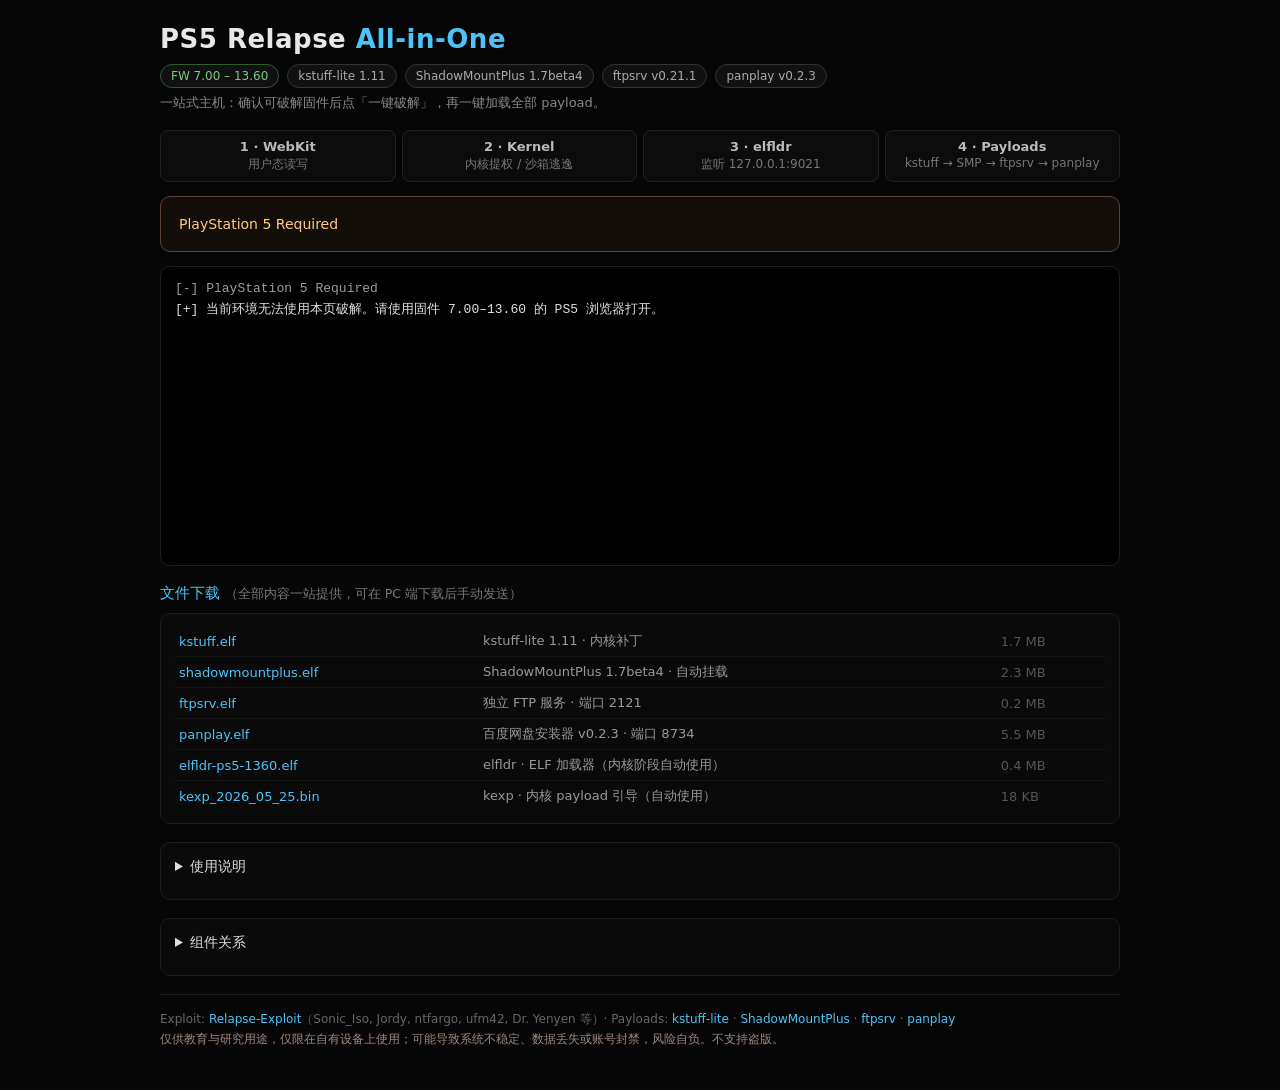
==== index.html @ 0d3d7efe "升级 panplay 至 v0.2.3。 Co-authored-by: Cursor <cursoragent@cursor.com>" ====
<!DOCTYPE html>
<html lang="zh-CN">
<head>
  <meta charset="utf-8">
  <meta http-equiv="Cache-Control" content="no-cache, no-store, must-revalidate">
  <meta name="viewport" content="width=device-width, initial-scale=1">
  <title>PS5 Relapse · All-in-One</title>
  <style>
    * { margin: 0; padding: 0; box-sizing: border-box; }
    html, body {
      background: #060606;
      color: #e8e8e8;
      font-family: system-ui, -apple-system, "Segoe UI", sans-serif;
      min-height: 100%;
    }
    body { padding: 24px 16px 40px; }
    .wrap { max-width: 960px; margin: 0 auto; }

    .header { display: flex; align-items: center; justify-content: space-between; flex-wrap: wrap; gap: 10px; margin-bottom: 6px; }
    h1 { font-size: 26px; letter-spacing: 0.5px; }
    h1 .accent { color: #4fc3f7; }
    .badges { display: flex; gap: 8px; flex-wrap: wrap; }
    .badge {
      font-size: 12px; padding: 4px 10px; border-radius: 999px;
      border: 1px solid #333; background: #111; color: #aaa;
    }
    .badge.ok { border-color: #2e5d32; color: #81c784; }
    .subtitle { color: #888; font-size: 13px; margin-bottom: 18px; }

    .steps { display: flex; gap: 6px; flex-wrap: wrap; margin-bottom: 14px; }
    .step {
      flex: 1; min-width: 150px; text-align: center; font-size: 12px;
      padding: 8px 6px; border: 1px solid #222; border-radius: 8px;
      background: #0c0c0c; color: #777;
    }
    .step b { display: block; font-size: 13px; color: #bbb; margin-bottom: 2px; }

    #console {
      background: #000; border: 1px solid #1e1e1e; border-radius: 10px;
      font-family: Consolas, Menlo, monospace; font-size: 13px; line-height: 1.55;
      padding: 12px 14px; height: 300px; overflow-y: auto; margin-bottom: 18px;
      white-space: pre-wrap; word-break: break-all;
    }
    #console > div { color: #9e9e9e; }
    #console > div:last-child { color: #e0e0e0; }

    .panel { margin-bottom: 18px; }
    .hidden { display: none; }
    .panel-title { font-size: 15px; color: #4fc3f7; margin-bottom: 10px; }
    .panel-title small { color: #777; font-weight: normal; }

    .autochain-box {
      display: flex; align-items: center; gap: 12px; flex-wrap: wrap;
      border: 1px solid #2e3b44; background: #0b1014; border-radius: 10px;
      padding: 14px; margin-bottom: 12px;
    }
    .autochain-box label { font-size: 13px; color: #9ab; display: flex; align-items: center; gap: 6px; }
    button {
      font-family: inherit; cursor: pointer; border: 0; border-radius: 8px;
      font-size: 15px; padding: 10px 18px; color: #061014;
      background: #4fc3f7;
    }
    button:hover { background: #81d4fa; }
    button:disabled { background: #35505c; color: #7c98a4; cursor: default; }
    button.small { font-size: 13px; padding: 8px 14px; }
    button.primary-lg { font-size: 18px; padding: 14px 28px; width: 100%; max-width: 360px; }
    .jb-start-box {
      border: 1px solid #2e5d7a; background: #0a1218; border-radius: 10px;
      padding: 18px; margin-bottom: 14px; text-align: center;
    }
    .jb-start-box .hint { font-size: 13px; color: #9ab; margin-top: 10px; line-height: 1.6; }
    .jb-unsupported {
      border: 1px solid #5d4037; background: #140e0b; border-radius: 10px;
      padding: 16px 18px; margin-bottom: 14px; color: #ffcc80; font-size: 14px; line-height: 1.6;
    }

    .cards { display: flex; gap: 10px; flex-wrap: wrap; }
    .card {
      flex: 1; min-width: 250px; border: 1px solid #222; border-radius: 10px;
      background: #0c0c0c; padding: 12px 14px; margin-bottom: 10px;
    }
    .card .row { display: flex; align-items: center; justify-content: space-between; gap: 8px; margin-bottom: 6px; }
    .card .name { font-size: 15px; color: #eee; }
    .card .status { font-size: 12px; color: #888; }
    .card[data-state="sending"] .status { color: #ffd54f; }
    .card[data-state="done"] .status { color: #81c784; }
    .card[data-state="failed"] .status { color: #e57373; }
    .card .desc { font-size: 12px; color: #888; line-height: 1.5; }
    .card .src { font-size: 11px; color: #556; margin-top: 6px; }
    .card .src a { color: #4fc3f7; text-decoration: none; }

    .downloads { border: 1px solid #1e1e1e; border-radius: 10px; background: #0a0a0a; padding: 12px 14px; }
    .downloads table { width: 100%; border-collapse: collapse; font-size: 13px; }
    .downloads td { padding: 6px 4px; border-bottom: 1px solid #161616; color: #999; }
    .downloads tr:last-child td { border-bottom: 0; }
    .downloads a { color: #4fc3f7; text-decoration: none; }
    .downloads a:hover { text-decoration: underline; }
    .downloads .size { color: #555; white-space: nowrap; }

    details {
      border: 1px solid #1e1e1e; border-radius: 10px; background: #0a0a0a;
      padding: 12px 14px; margin-bottom: 18px; color: #aaa; font-size: 13px; line-height: 1.7;
    }
    summary { cursor: pointer; color: #ddd; font-size: 14px; margin-bottom: 8px; }
    details ol, details ul { padding-left: 20px; }
    details code, #jb-banner code {
      background: #161616; border-radius: 4px; padding: 1px 5px;
      font-family: Consolas, Menlo, monospace; font-size: 12px; color: #ce93d8;
    }

    .footer { border-top: 1px solid #1a1a1a; padding-top: 14px; font-size: 12px; color: #666; line-height: 1.7; }
    .footer a { color: #4fc3f7; text-decoration: none; }
    .warn { color: #a1887f; }
  </style>
</head>
<body>
  <div class="wrap">
    <div class="header">
      <h1>PS5 Relapse <span class="accent">All-in-One</span></h1>
      <div class="badges">
        <span class="badge ok">FW 7.00 – 13.60</span>
        <span class="badge">kstuff-lite 1.11</span>
        <span class="badge">ShadowMountPlus 1.7beta4</span>
        <span class="badge">ftpsrv v0.21.1</span>
        <span class="badge">panplay v0.2.3</span>
      </div>
    </div>
    <div class="subtitle">一站式主机：确认可破解固件后点「一键破解」，再一键加载全部 payload。</div>

    <div class="steps">
      <div class="step"><b>1 · WebKit</b>用户态读写</div>
      <div class="step"><b>2 · Kernel</b>内核提权 / 沙箱逃逸</div>
      <div class="step"><b>3 · elfldr</b>监听 127.0.0.1:9021</div>
      <div class="step"><b>4 · Payloads</b>kstuff → SMP → ftpsrv → panplay</div>
    </div>

    <div id="jb-unsupported" class="jb-unsupported hidden">
      <div id="jb-unsupported-text">当前环境不支持破解</div>
    </div>

    <div id="jb-start" class="jb-start-box hidden">
      <button id="btn-jailbreak" class="primary-lg">一键破解</button>
      <div class="hint">不会自动开始。点此运行 WebKit → 内核 → elfldr；成功后再加载 payload。</div>
    </div>

    <div id="console"></div>

    <div id="payload-panel" class="panel hidden">
      <div class="panel-title">Payload 发送 <small>（elfldr 已就绪，可直接发送到 9021）</small></div>
      <div class="autochain-box">
        <button id="btn-autochain">一键加载全部</button>
        <span style="font-size:13px;color:#9ab;">kstuff → ShadowMountPlus → ftpsrv → panplay；也可点各卡片单独发送</span>
      </div>
      <div class="cards">
        <div class="card" id="card-kstuff" data-state="idle">
          <div class="row">
            <span class="name">kstuff-lite 1.11</span>
            <span class="status">待发送</span>
          </div>
          <div class="desc">内核补丁：FSELF / FPKG 支持，后续所有组件的基础（FW 1.00 – 13.60）。</div>
          <div class="src"><a href="https://github.com/EchoStretch/kstuff-lite">EchoStretch/kstuff-lite</a> · payloads/kstuff.elf</div>
          <div class="row" style="margin-top:10px"><button class="small" id="send-kstuff">发送</button></div>
        </div>
        <div class="card" id="card-smp" data-state="idle">
          <div class="row">
            <span class="name">ShadowMountPlus 1.7beta4</span>
            <span class="status">待发送</span>
          </div>
          <div class="desc">游戏镜像自动挂载（.ffpkg / .exfat / .ffpfs），自动扫描并安装，需 kstuff 运行中。</div>
          <div class="src"><a href="https://github.com/drakmor/ShadowMountPlus">drakmor/ShadowMountPlus</a> · payloads/shadowmountplus.elf</div>
          <div class="row" style="margin-top:10px"><button class="small" id="send-smp">发送</button></div>
        </div>
        <div class="card" id="card-ftpsrv" data-state="idle">
          <div class="row">
            <span class="name">独立 FTP 服务 <small style="color:#777">(2121)</small></span>
            <span class="status">待发送</span>
          </div>
          <div class="desc">独立 FTP 服务器（ps5-payload-sdk ftpsrv），监听 2121；之后打开 <a href="/ftp.html" style="color:#4fc3f7">ftp.html</a>（端口 2121）即可管理 PS5 文件。</div>
          <div class="src"><a href="https://github.com/ps5-payload-dev/ftpsrv">ps5-payload-dev/ftpsrv</a> · payloads/ftpsrv.elf</div>
          <div class="row" style="margin-top:10px"><button class="small" id="send-ftpsrv">发送</button></div>
        </div>
        <div class="card" id="card-panplay" data-state="idle">
          <div class="row">
            <span class="name">panplay v0.2.3 <small style="color:#777">(8734)</small></span>
            <span class="status">待发送</span>
          </div>
          <div class="desc">百度网盘安装器，监听 8734；加载后用浏览器打开 <code>http://&lt;PS5 IP&gt;:8734</code>（访问码见主机通知）。</div>
          <div class="src"><a href="https://github.com/cnwinds/pan-play">cnwinds/pan-play</a> · payloads/panplay.elf</div>
          <div class="row" style="margin-top:10px"><button class="small" id="send-panplay">发送</button></div>
        </div>
      </div>
    </div>

    <div class="panel">
      <div class="panel-title">文件下载 <small>（全部内容一站提供，可在 PC 端下载后手动发送）</small></div>
      <div class="downloads">
        <table>
          <tr><td><a href="payloads/kstuff.elf" download>kstuff.elf</a></td><td>kstuff-lite 1.11 · 内核补丁</td><td class="size">1.7 MB</td></tr>
          <tr><td><a href="payloads/shadowmountplus.elf" download>shadowmountplus.elf</a></td><td>ShadowMountPlus 1.7beta4 · 自动挂载</td><td class="size">2.3 MB</td></tr>
          <tr><td><a href="payloads/ftpsrv.elf" download>ftpsrv.elf</a></td><td>独立 FTP 服务 · 端口 2121</td><td class="size">0.2 MB</td></tr>
          <tr><td><a href="payloads/panplay.elf" download>panplay.elf</a></td><td>百度网盘安装器 v0.2.3 · 端口 8734</td><td class="size">5.5 MB</td></tr>
          <tr><td><a href="payloads/elfldr-ps5-1360.elf" download>elfldr-ps5-1360.elf</a></td><td>elfldr · ELF 加载器（内核阶段自动使用）</td><td class="size">0.4 MB</td></tr>
          <tr><td><a href="payloads/kexp_2026_05_25.bin" download>kexp_2026_05_25.bin</a></td><td>kexp · 内核 payload 引导（自动使用）</td><td class="size">18 KB</td></tr>
        </table>
      </div>
    </div>

    <details>
      <summary>使用说明</summary>
      <ol>
        <li>PS5 浏览器打开本页：仅检查是否为可破解固件（7.00–13.60）；符合则显示「一键破解」，否则提示不支持。<b>不会自动开始、也不会探测端口。</b></li>
        <li>破解成功后出现 payload 面板；点「一键加载全部」（kstuff → SMP → ftpsrv → panplay），或各卡片单独发送。加载结束后会探测本机 127.0.0.1 端口。</li>
        <li>游戏镜像放到 <code>/data/homebrew</code>（默认扫描第一目录；<code>/data/etaHEN/games</code>、<code>/data/shadowmount</code>、USB 根目录也都在扫描范围），ShadowMountPlus 每约 15 秒自动扫描挂载。</li>
        <li>也可以用 PC 手动发送（主机 IP 替换）：Linux/macOS <code>nc 192.168.x.x 9021 &lt; kstuff.elf</code>；Windows 可用社区 send_payload.ps1 脚本。</li>
        <li>重启后一切还原，需要重新走一遍本页流程；稳定性提示与免责声明见仓库 README。</li>
      </ol>
    </details>

    <details>
      <summary>组件关系</summary>
      <ul>
        <li><b>Relapse 漏洞链</b>（WebKit 用户态 → aio_multi_wait 内核 UAF → 提权）：跑通后由 kexp 在内核上下文拉起 <b>elfldr</b> 并监听 9021。</li>
        <li><b>elfldr</b>：接收 ELF 字节流并加载执行，是后续所有 payload 的入口（本页通过 ROP 直接向 127.0.0.1:9021 发送）。</li>
        <li><b>ftpsrv</b>：独立 FTP 服务器（2121），不依赖任何 HEN 组件，elfldr 在就能发；配 /ftp.html 网页管理文件。</li>
        <li><b>panplay</b>：百度网盘安装器（8734），网页端装游戏；访问码见主机通知。</li>
        <li><b>kstuff-lite</b>：内核补丁集（FSELF/FPKG、挂载等），ShadowMountPlus 依赖它运行。</li>
        <li><b>ShadowMountPlus</b>：依赖 kstuff-lite v1.07+，自动扫描/挂载/安装游戏镜像，含 kstuff 自动暂停恢复逻辑。</li>
      </ul>
    </details>

    <div class="footer">
      <div>
        Exploit: <a href="https://github.com/ntfargo/Relapse-Exploit">Relapse-Exploit</a>（Sonic_Iso, Jordy, ntfargo, ufm42, Dr. Yenyen 等）·
        Payloads: <a href="https://github.com/EchoStretch/kstuff-lite">kstuff-lite</a> ·
        <a href="https://github.com/drakmor/ShadowMountPlus">ShadowMountPlus</a> ·
        <a href="https://github.com/ps5-payload-dev/ftpsrv">ftpsrv</a> ·
        <a href="https://github.com/cnwinds/pan-play">panplay</a>
      </div>
      <div class="warn">仅供教育与研究用途，仅限在自有设备上使用；可能导致系统不稳定、数据丢失或账号封禁，风险自负。不支持盗版。</div>
    </div>
  </div>

  <script src="./src/firmware.js"></script>
  <script src="./src/main.js"></script>
  <script src="./src/rop.js"></script>
  <script src="./src/utils/syscalls.js"></script>
  <script type="module" src="./src/site.js?v=20261017f"></script>
</body>
</html>
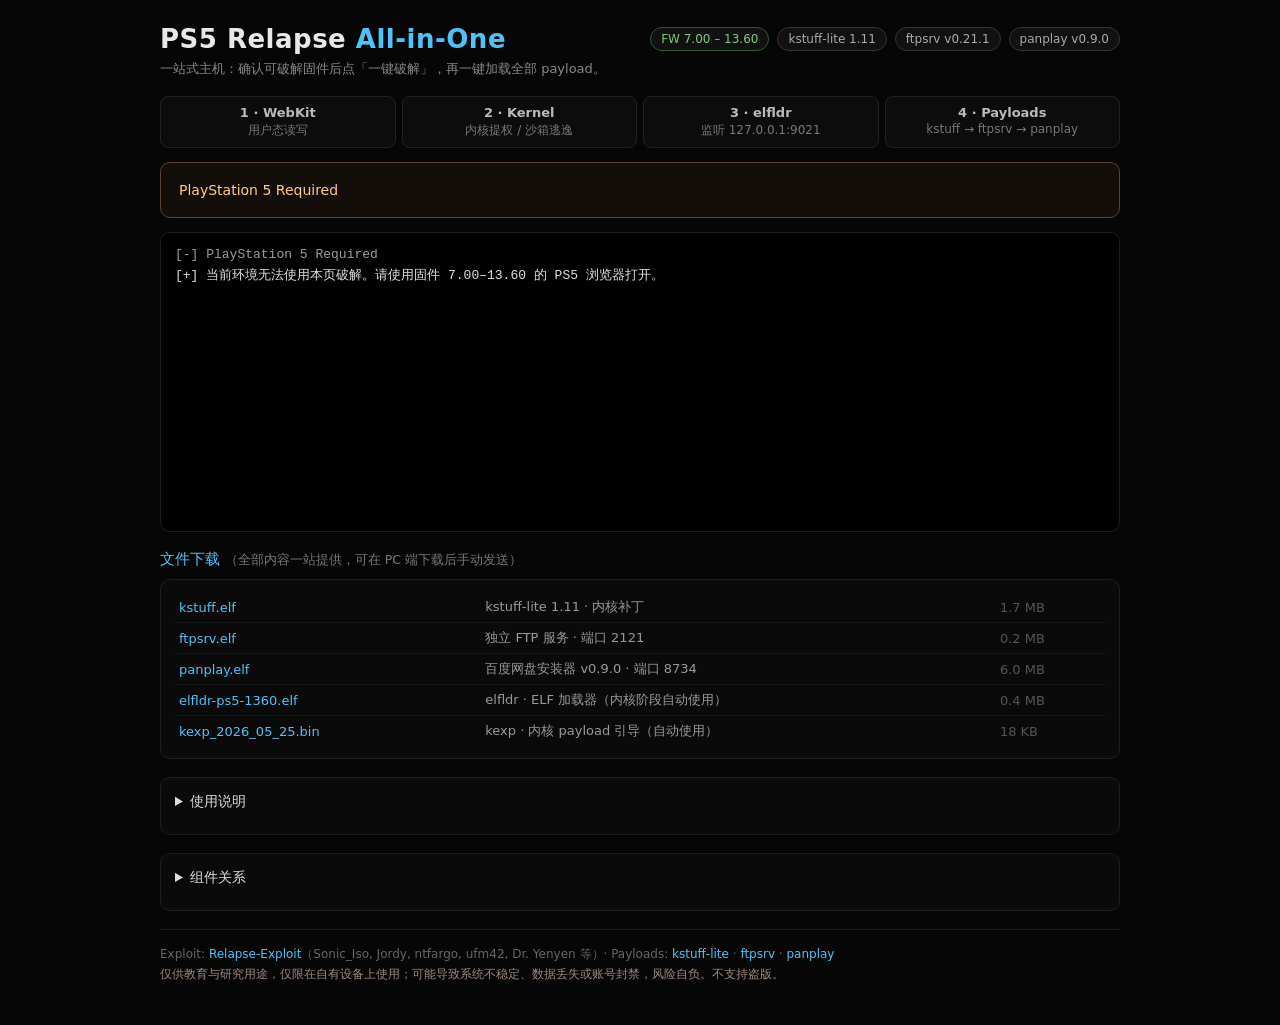
==== commit 9d28a7cb: "移除 ShadowMountPlus，并将 panplay 升级至 v0.9.0。 一键加载改为 kstuff → ftpsrv → panplay，与当前整合范围一致。  Co-authored-b" ====
--- a/index.html
+++ b/index.html
@@ -120,9 +120,8 @@
       <div class="badges">
         <span class="badge ok">FW 7.00 – 13.60</span>
         <span class="badge">kstuff-lite 1.11</span>
-        <span class="badge">ShadowMountPlus 1.7beta4</span>
         <span class="badge">ftpsrv v0.21.1</span>
-        <span class="badge">panplay v0.2.3</span>
+        <span class="badge">panplay v0.9.0</span>
       </div>
     </div>
     <div class="subtitle">一站式主机：确认可破解固件后点「一键破解」，再一键加载全部 payload。</div>
@@ -131,7 +130,7 @@
       <div class="step"><b>1 · WebKit</b>用户态读写</div>
       <div class="step"><b>2 · Kernel</b>内核提权 / 沙箱逃逸</div>
       <div class="step"><b>3 · elfldr</b>监听 127.0.0.1:9021</div>
-      <div class="step"><b>4 · Payloads</b>kstuff → SMP → ftpsrv → panplay</div>
+      <div class="step"><b>4 · Payloads</b>kstuff → ftpsrv → panplay</div>
     </div>
 
     <div id="jb-unsupported" class="jb-unsupported hidden">
@@ -149,7 +148,7 @@
       <div class="panel-title">Payload 发送 <small>（elfldr 已就绪，可直接发送到 9021）</small></div>
       <div class="autochain-box">
         <button id="btn-autochain">一键加载全部</button>
-        <span style="font-size:13px;color:#9ab;">kstuff → ShadowMountPlus → ftpsrv → panplay；也可点各卡片单独发送</span>
+        <span style="font-size:13px;color:#9ab;">kstuff → ftpsrv → panplay；也可点各卡片单独发送</span>
       </div>
       <div class="cards">
         <div class="card" id="card-kstuff" data-state="idle">
@@ -160,15 +159,6 @@
           <div class="desc">内核补丁：FSELF / FPKG 支持，后续所有组件的基础（FW 1.00 – 13.60）。</div>
           <div class="src"><a href="https://github.com/EchoStretch/kstuff-lite">EchoStretch/kstuff-lite</a> · payloads/kstuff.elf</div>
           <div class="row" style="margin-top:10px"><button class="small" id="send-kstuff">发送</button></div>
-        </div>
-        <div class="card" id="card-smp" data-state="idle">
-          <div class="row">
-            <span class="name">ShadowMountPlus 1.7beta4</span>
-            <span class="status">待发送</span>
-          </div>
-          <div class="desc">游戏镜像自动挂载（.ffpkg / .exfat / .ffpfs），自动扫描并安装，需 kstuff 运行中。</div>
-          <div class="src"><a href="https://github.com/drakmor/ShadowMountPlus">drakmor/ShadowMountPlus</a> · payloads/shadowmountplus.elf</div>
-          <div class="row" style="margin-top:10px"><button class="small" id="send-smp">发送</button></div>
         </div>
         <div class="card" id="card-ftpsrv" data-state="idle">
           <div class="row">
@@ -181,7 +171,7 @@
         </div>
         <div class="card" id="card-panplay" data-state="idle">
           <div class="row">
-            <span class="name">panplay v0.2.3 <small style="color:#777">(8734)</small></span>
+            <span class="name">panplay v0.9.0 <small style="color:#777">(8734)</small></span>
             <span class="status">待发送</span>
           </div>
           <div class="desc">百度网盘安装器，监听 8734；加载后用浏览器打开 <code>http://&lt;PS5 IP&gt;:8734</code>（访问码见主机通知）。</div>
@@ -196,9 +186,8 @@
       <div class="downloads">
         <table>
           <tr><td><a href="payloads/kstuff.elf" download>kstuff.elf</a></td><td>kstuff-lite 1.11 · 内核补丁</td><td class="size">1.7 MB</td></tr>
-          <tr><td><a href="payloads/shadowmountplus.elf" download>shadowmountplus.elf</a></td><td>ShadowMountPlus 1.7beta4 · 自动挂载</td><td class="size">2.3 MB</td></tr>
           <tr><td><a href="payloads/ftpsrv.elf" download>ftpsrv.elf</a></td><td>独立 FTP 服务 · 端口 2121</td><td class="size">0.2 MB</td></tr>
-          <tr><td><a href="payloads/panplay.elf" download>panplay.elf</a></td><td>百度网盘安装器 v0.2.3 · 端口 8734</td><td class="size">5.5 MB</td></tr>
+          <tr><td><a href="payloads/panplay.elf" download>panplay.elf</a></td><td>百度网盘安装器 v0.9.0 · 端口 8734</td><td class="size">6.0 MB</td></tr>
           <tr><td><a href="payloads/elfldr-ps5-1360.elf" download>elfldr-ps5-1360.elf</a></td><td>elfldr · ELF 加载器（内核阶段自动使用）</td><td class="size">0.4 MB</td></tr>
           <tr><td><a href="payloads/kexp_2026_05_25.bin" download>kexp_2026_05_25.bin</a></td><td>kexp · 内核 payload 引导（自动使用）</td><td class="size">18 KB</td></tr>
         </table>
@@ -209,8 +198,8 @@
       <summary>使用说明</summary>
       <ol>
         <li>PS5 浏览器打开本页：仅检查是否为可破解固件（7.00–13.60）；符合则显示「一键破解」，否则提示不支持。<b>不会自动开始、也不会探测端口。</b></li>
-        <li>破解成功后出现 payload 面板；点「一键加载全部」（kstuff → SMP → ftpsrv → panplay），或各卡片单独发送。加载结束后会探测本机 127.0.0.1 端口。</li>
-        <li>游戏镜像放到 <code>/data/homebrew</code>（默认扫描第一目录；<code>/data/etaHEN/games</code>、<code>/data/shadowmount</code>、USB 根目录也都在扫描范围），ShadowMountPlus 每约 15 秒自动扫描挂载。</li>
+        <li>破解成功后出现 payload 面板；点「一键加载全部」（kstuff → ftpsrv → panplay），或各卡片单独发送。加载结束后会探测本机 127.0.0.1 端口。</li>
+        <li>传文件、放自制软件可用 <code>/data/homebrew</code> 等目录，通过 <a href="/ftp.html">ftp.html</a>（2121）管理。</li>
         <li>也可以用 PC 手动发送（主机 IP 替换）：Linux/macOS <code>nc 192.168.x.x 9021 &lt; kstuff.elf</code>；Windows 可用社区 send_payload.ps1 脚本。</li>
         <li>重启后一切还原，需要重新走一遍本页流程；稳定性提示与免责声明见仓库 README。</li>
       </ol>
@@ -223,8 +212,7 @@
         <li><b>elfldr</b>：接收 ELF 字节流并加载执行，是后续所有 payload 的入口（本页通过 ROP 直接向 127.0.0.1:9021 发送）。</li>
         <li><b>ftpsrv</b>：独立 FTP 服务器（2121），不依赖任何 HEN 组件，elfldr 在就能发；配 /ftp.html 网页管理文件。</li>
         <li><b>panplay</b>：百度网盘安装器（8734），网页端装游戏；访问码见主机通知。</li>
-        <li><b>kstuff-lite</b>：内核补丁集（FSELF/FPKG、挂载等），ShadowMountPlus 依赖它运行。</li>
-        <li><b>ShadowMountPlus</b>：依赖 kstuff-lite v1.07+，自动扫描/挂载/安装游戏镜像，含 kstuff 自动暂停恢复逻辑。</li>
+        <li><b>kstuff-lite</b>：内核补丁集（FSELF/FPKG、挂载等），后续 payload 的基础。</li>
       </ul>
     </details>
 
@@ -232,7 +220,6 @@
       <div>
         Exploit: <a href="https://github.com/ntfargo/Relapse-Exploit">Relapse-Exploit</a>（Sonic_Iso, Jordy, ntfargo, ufm42, Dr. Yenyen 等）·
         Payloads: <a href="https://github.com/EchoStretch/kstuff-lite">kstuff-lite</a> ·
-        <a href="https://github.com/drakmor/ShadowMountPlus">ShadowMountPlus</a> ·
         <a href="https://github.com/ps5-payload-dev/ftpsrv">ftpsrv</a> ·
         <a href="https://github.com/cnwinds/pan-play">panplay</a>
       </div>
@@ -244,6 +231,6 @@
   <script src="./src/main.js"></script>
   <script src="./src/rop.js"></script>
   <script src="./src/utils/syscalls.js"></script>
-  <script type="module" src="./src/site.js?v=20261017f"></script>
+  <script type="module" src="./src/site.js?v=20261018c"></script>
 </body>
 </html>
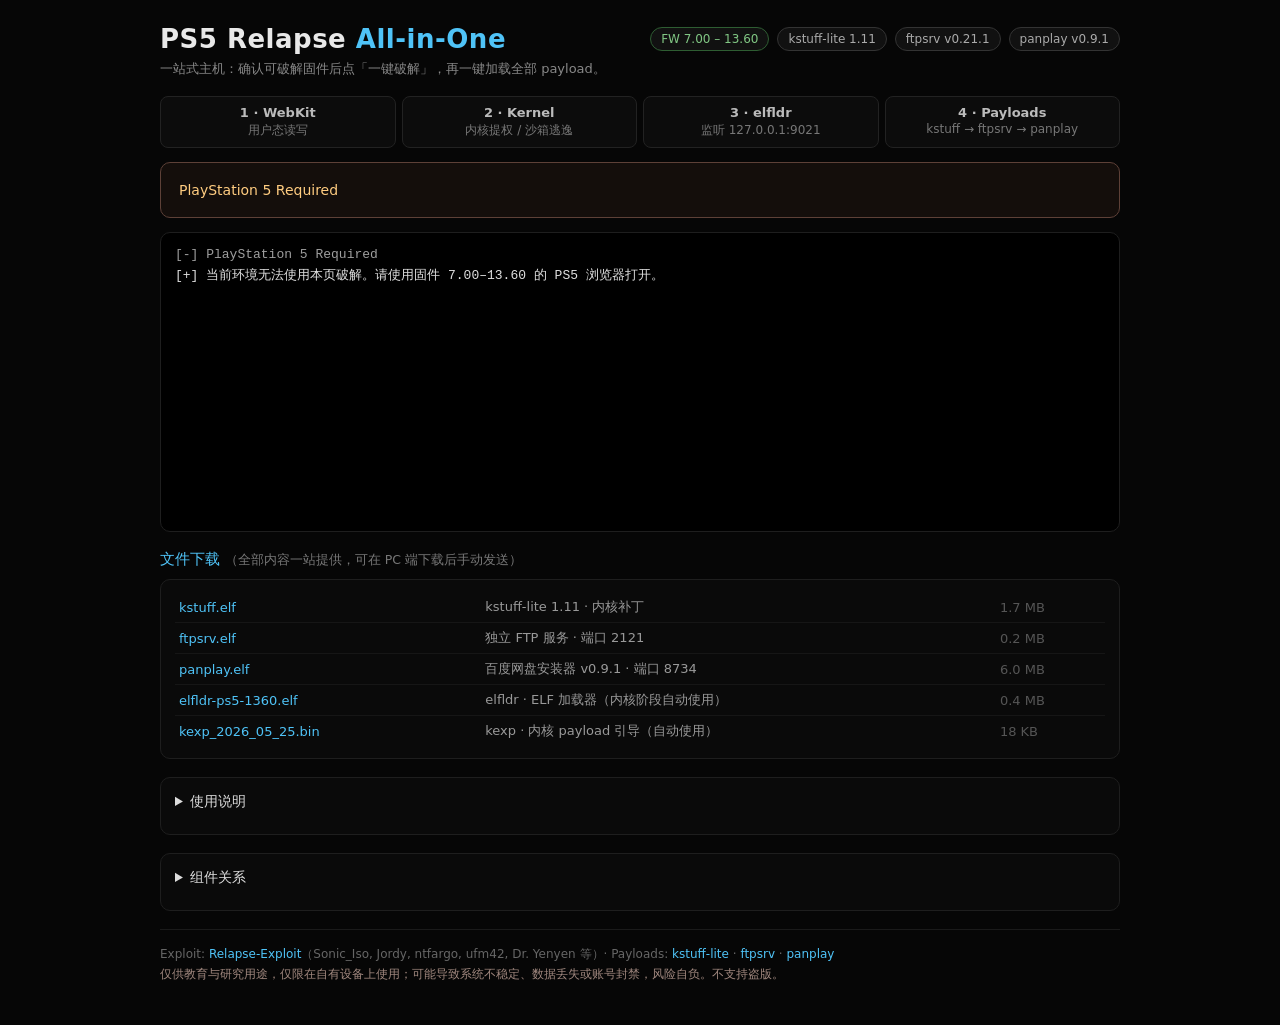
==== commit 693a0570: "升级 panplay 至 v0.9.1。 同步页面与文档中的版本号，便于 PS5 浏览器刷新后加载新 ELF。  Co-authored-by: Cursor <cursoragent@cursor." ====
--- a/index.html
+++ b/index.html
@@ -121,7 +121,7 @@
         <span class="badge ok">FW 7.00 – 13.60</span>
         <span class="badge">kstuff-lite 1.11</span>
         <span class="badge">ftpsrv v0.21.1</span>
-        <span class="badge">panplay v0.9.0</span>
+        <span class="badge">panplay v0.9.1</span>
       </div>
     </div>
     <div class="subtitle">一站式主机：确认可破解固件后点「一键破解」，再一键加载全部 payload。</div>
@@ -171,7 +171,7 @@
         </div>
         <div class="card" id="card-panplay" data-state="idle">
           <div class="row">
-            <span class="name">panplay v0.9.0 <small style="color:#777">(8734)</small></span>
+            <span class="name">panplay v0.9.1 <small style="color:#777">(8734)</small></span>
             <span class="status">待发送</span>
           </div>
           <div class="desc">百度网盘安装器，监听 8734；加载后用浏览器打开 <code>http://&lt;PS5 IP&gt;:8734</code>（访问码见主机通知）。</div>
@@ -187,7 +187,7 @@
         <table>
           <tr><td><a href="payloads/kstuff.elf" download>kstuff.elf</a></td><td>kstuff-lite 1.11 · 内核补丁</td><td class="size">1.7 MB</td></tr>
           <tr><td><a href="payloads/ftpsrv.elf" download>ftpsrv.elf</a></td><td>独立 FTP 服务 · 端口 2121</td><td class="size">0.2 MB</td></tr>
-          <tr><td><a href="payloads/panplay.elf" download>panplay.elf</a></td><td>百度网盘安装器 v0.9.0 · 端口 8734</td><td class="size">6.0 MB</td></tr>
+          <tr><td><a href="payloads/panplay.elf" download>panplay.elf</a></td><td>百度网盘安装器 v0.9.1 · 端口 8734</td><td class="size">6.0 MB</td></tr>
           <tr><td><a href="payloads/elfldr-ps5-1360.elf" download>elfldr-ps5-1360.elf</a></td><td>elfldr · ELF 加载器（内核阶段自动使用）</td><td class="size">0.4 MB</td></tr>
           <tr><td><a href="payloads/kexp_2026_05_25.bin" download>kexp_2026_05_25.bin</a></td><td>kexp · 内核 payload 引导（自动使用）</td><td class="size">18 KB</td></tr>
         </table>
@@ -231,6 +231,6 @@
   <script src="./src/main.js"></script>
   <script src="./src/rop.js"></script>
   <script src="./src/utils/syscalls.js"></script>
-  <script type="module" src="./src/site.js?v=20261018c"></script>
+  <script type="module" src="./src/site.js?v=20261019a"></script>
 </body>
 </html>
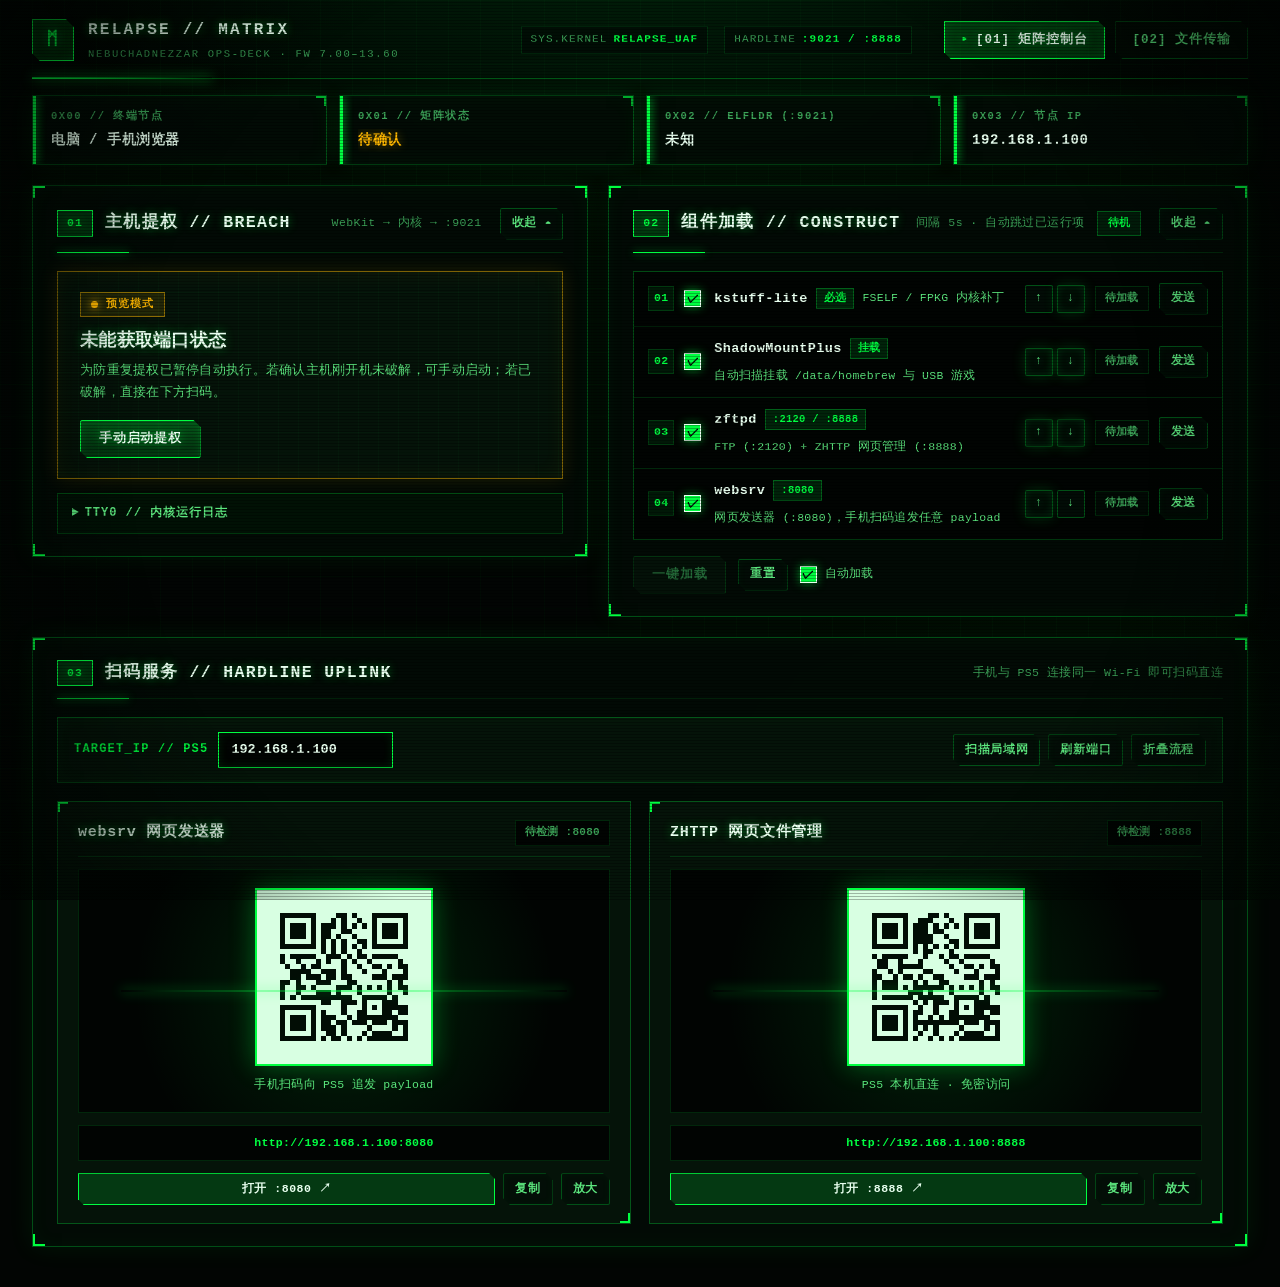
==== commit 9b63d1ac: "恢复双模式文件传输：局域网 FTP 中转 + 公网直连，并用 websrv 替换 panplay。 ftp.html 按 /api/ftp/probe 自动选择中转或直连；ftp_relay 增加同网" ====
--- a/index.html
+++ b/index.html
@@ -1,236 +1,269 @@
 <!DOCTYPE html>
 <html lang="zh-CN">
 <head>
-  <meta charset="utf-8">
-  <meta http-equiv="Cache-Control" content="no-cache, no-store, must-revalidate">
-  <meta name="viewport" content="width=device-width, initial-scale=1">
-  <title>PS5 Relapse · All-in-One</title>
-  <style>
-    * { margin: 0; padding: 0; box-sizing: border-box; }
-    html, body {
-      background: #060606;
-      color: #e8e8e8;
-      font-family: system-ui, -apple-system, "Segoe UI", sans-serif;
-      min-height: 100%;
-    }
-    body { padding: 24px 16px 40px; }
-    .wrap { max-width: 960px; margin: 0 auto; }
-
-    .header { display: flex; align-items: center; justify-content: space-between; flex-wrap: wrap; gap: 10px; margin-bottom: 6px; }
-    h1 { font-size: 26px; letter-spacing: 0.5px; }
-    h1 .accent { color: #4fc3f7; }
-    .badges { display: flex; gap: 8px; flex-wrap: wrap; }
-    .badge {
-      font-size: 12px; padding: 4px 10px; border-radius: 999px;
-      border: 1px solid #333; background: #111; color: #aaa;
-    }
-    .badge.ok { border-color: #2e5d32; color: #81c784; }
-    .subtitle { color: #888; font-size: 13px; margin-bottom: 18px; }
-
-    .steps { display: flex; gap: 6px; flex-wrap: wrap; margin-bottom: 14px; }
-    .step {
-      flex: 1; min-width: 150px; text-align: center; font-size: 12px;
-      padding: 8px 6px; border: 1px solid #222; border-radius: 8px;
-      background: #0c0c0c; color: #777;
-    }
-    .step b { display: block; font-size: 13px; color: #bbb; margin-bottom: 2px; }
-
-    #console {
-      background: #000; border: 1px solid #1e1e1e; border-radius: 10px;
-      font-family: Consolas, Menlo, monospace; font-size: 13px; line-height: 1.55;
-      padding: 12px 14px; height: 300px; overflow-y: auto; margin-bottom: 18px;
-      white-space: pre-wrap; word-break: break-all;
-    }
-    #console > div { color: #9e9e9e; }
-    #console > div:last-child { color: #e0e0e0; }
-
-    .panel { margin-bottom: 18px; }
-    .hidden { display: none; }
-    .panel-title { font-size: 15px; color: #4fc3f7; margin-bottom: 10px; }
-    .panel-title small { color: #777; font-weight: normal; }
-
-    .autochain-box {
-      display: flex; align-items: center; gap: 12px; flex-wrap: wrap;
-      border: 1px solid #2e3b44; background: #0b1014; border-radius: 10px;
-      padding: 14px; margin-bottom: 12px;
-    }
-    .autochain-box label { font-size: 13px; color: #9ab; display: flex; align-items: center; gap: 6px; }
-    button {
-      font-family: inherit; cursor: pointer; border: 0; border-radius: 8px;
-      font-size: 15px; padding: 10px 18px; color: #061014;
-      background: #4fc3f7;
-    }
-    button:hover { background: #81d4fa; }
-    button:disabled { background: #35505c; color: #7c98a4; cursor: default; }
-    button.small { font-size: 13px; padding: 8px 14px; }
-    button.primary-lg { font-size: 18px; padding: 14px 28px; width: 100%; max-width: 360px; }
-    .jb-start-box {
-      border: 1px solid #2e5d7a; background: #0a1218; border-radius: 10px;
-      padding: 18px; margin-bottom: 14px; text-align: center;
-    }
-    .jb-start-box .hint { font-size: 13px; color: #9ab; margin-top: 10px; line-height: 1.6; }
-    .jb-unsupported {
-      border: 1px solid #5d4037; background: #140e0b; border-radius: 10px;
-      padding: 16px 18px; margin-bottom: 14px; color: #ffcc80; font-size: 14px; line-height: 1.6;
-    }
-
-    .cards { display: flex; gap: 10px; flex-wrap: wrap; }
-    .card {
-      flex: 1; min-width: 250px; border: 1px solid #222; border-radius: 10px;
-      background: #0c0c0c; padding: 12px 14px; margin-bottom: 10px;
-    }
-    .card .row { display: flex; align-items: center; justify-content: space-between; gap: 8px; margin-bottom: 6px; }
-    .card .name { font-size: 15px; color: #eee; }
-    .card .status { font-size: 12px; color: #888; }
-    .card[data-state="sending"] .status { color: #ffd54f; }
-    .card[data-state="done"] .status { color: #81c784; }
-    .card[data-state="failed"] .status { color: #e57373; }
-    .card .desc { font-size: 12px; color: #888; line-height: 1.5; }
-    .card .src { font-size: 11px; color: #556; margin-top: 6px; }
-    .card .src a { color: #4fc3f7; text-decoration: none; }
-
-    .downloads { border: 1px solid #1e1e1e; border-radius: 10px; background: #0a0a0a; padding: 12px 14px; }
-    .downloads table { width: 100%; border-collapse: collapse; font-size: 13px; }
-    .downloads td { padding: 6px 4px; border-bottom: 1px solid #161616; color: #999; }
-    .downloads tr:last-child td { border-bottom: 0; }
-    .downloads a { color: #4fc3f7; text-decoration: none; }
-    .downloads a:hover { text-decoration: underline; }
-    .downloads .size { color: #555; white-space: nowrap; }
-
-    details {
-      border: 1px solid #1e1e1e; border-radius: 10px; background: #0a0a0a;
-      padding: 12px 14px; margin-bottom: 18px; color: #aaa; font-size: 13px; line-height: 1.7;
-    }
-    summary { cursor: pointer; color: #ddd; font-size: 14px; margin-bottom: 8px; }
-    details ol, details ul { padding-left: 20px; }
-    details code, #jb-banner code {
-      background: #161616; border-radius: 4px; padding: 1px 5px;
-      font-family: Consolas, Menlo, monospace; font-size: 12px; color: #ce93d8;
-    }
-
-    .footer { border-top: 1px solid #1a1a1a; padding-top: 14px; font-size: 12px; color: #666; line-height: 1.7; }
-    .footer a { color: #4fc3f7; text-decoration: none; }
-    .warn { color: #a1887f; }
-  </style>
+<meta charset="utf-8">
+<meta name="viewport" content="width=device-width,initial-scale=1">
+<meta name="color-scheme" content="dark">
+<title>THE MATRIX // PS5 矩阵控制台</title>
+<link rel="stylesheet" href="./ui.css">
 </head>
-<body>
-  <div class="wrap">
-    <div class="header">
-      <h1>PS5 Relapse <span class="accent">All-in-One</span></h1>
-      <div class="badges">
-        <span class="badge ok">FW 7.00 – 13.60</span>
-        <span class="badge">kstuff-lite 1.11</span>
-        <span class="badge">ftpsrv v0.21.1</span>
-        <span class="badge">panplay v0.9.1</span>
-      </div>
-    </div>
-    <div class="subtitle">一站式主机：确认可破解固件后点「一键破解」，再一键加载全部 payload。</div>
-
-    <div class="steps">
-      <div class="step"><b>1 · WebKit</b>用户态读写</div>
-      <div class="step"><b>2 · Kernel</b>内核提权 / 沙箱逃逸</div>
-      <div class="step"><b>3 · elfldr</b>监听 127.0.0.1:9021</div>
-      <div class="step"><b>4 · Payloads</b>kstuff → ftpsrv → panplay</div>
-    </div>
-
-    <div id="jb-unsupported" class="jb-unsupported hidden">
-      <div id="jb-unsupported-text">当前环境不支持破解</div>
-    </div>
-
-    <div id="jb-start" class="jb-start-box hidden">
-      <button id="btn-jailbreak" class="primary-lg">一键破解</button>
-      <div class="hint">不会自动开始。点此运行 WebKit → 内核 → elfldr；成功后再加载 payload。</div>
-    </div>
-
-    <div id="console"></div>
-
-    <div id="payload-panel" class="panel hidden">
-      <div class="panel-title">Payload 发送 <small>（elfldr 已就绪，可直接发送到 9021）</small></div>
-      <div class="autochain-box">
-        <button id="btn-autochain">一键加载全部</button>
-        <span style="font-size:13px;color:#9ab;">kstuff → ftpsrv → panplay；也可点各卡片单独发送</span>
-      </div>
-      <div class="cards">
-        <div class="card" id="card-kstuff" data-state="idle">
-          <div class="row">
-            <span class="name">kstuff-lite 1.11</span>
-            <span class="status">待发送</span>
+<body class="page-home">
+<canvas class="matrix-rain" aria-hidden="true"></canvas>
+
+<div class="wrap">
+
+<a class="skip-link" href="#workspace">跳到工作区</a>
+
+<header class="site-header">
+  <div class="brand-block">
+    <span class="brand-mark" aria-hidden="true">ᛗ</span>
+    <span class="brand-copy">
+      <b class="brand">RELAPSE // MATRIX</b>
+      <span class="brand-note">NEBUCHADNEZZAR OPS-DECK · FW 7.00–13.60</span>
+    </span>
+  </div>
+  <div class="matrix-hud-meta" aria-hidden="true">
+    <span>SYS.KERNEL <b>RELAPSE_UAF</b></span>
+    <span>HARDLINE <b>:9021 / :8888</b></span>
+  </div>
+  <nav class="site-nav" aria-label="主导航">
+    <a href="./index.html" aria-current="page">[01] 矩阵控制台</a>
+    <a href="./ftp.html" id="nav-files-link">[02] 文件传输</a>
+  </nav>
+</header>
+
+<section id="hero-intro" hidden></section>
+
+<!-- 顶部四格实时遥测栏 -->
+<section class="statebar" aria-label="主机状态">
+  <div>
+    <span class="state-label">0x00 // 终端节点</span>
+    <b id="st-device">检测中…</b>
+  </div>
+  <div>
+    <span class="state-label">0x01 // 矩阵状态</span>
+    <b id="st-jb">检测中…</b>
+  </div>
+  <div>
+    <span class="state-label">0x02 // ELFLDR (:9021)</span>
+    <b id="st-ldr">—</b>
+  </div>
+  <div>
+    <span class="state-label">0x03 // 节点 IP</span>
+    <b id="st-ip">待识别</b>
+  </div>
+</section>
+
+<main id="workspace" class="workspace home-workspace" tabindex="-1">
+
+  <!-- 全部流程完成后的置顶汇总条 -->
+  <section id="flow-complete-banner" class="flow-banner" hidden aria-live="polite">
+    <div class="flow-banner-main">
+      <i class="pulse-dot" aria-hidden="true"></i>
+      <h2 id="flow-banner-title">服务已就绪，请用手机扫码访问</h2>
+      <span id="flow-banner-desc" class="flow-banner-sub">同一 Wi-Fi 扫码直连</span>
+    </div>
+    <div class="flow-banner-actions">
+      <button type="button" id="btn-toggle-fold" class="ghost mini">展开详情 ▾</button>
+    </div>
+  </section>
+
+  <!-- 01：主机提权 -->
+  <section class="act" id="act-exploit" aria-labelledby="head-exploit">
+    <header class="act-head act-head-collapsible">
+      <span class="act-num">01</span>
+      <h2 id="head-exploit">主机提权 // BREACH</h2>
+      <span class="sub" id="exploit-fold-summary">WebKit → 内核 → :9021</span>
+      <button type="button" id="btn-fold-exploit" class="ghost mini act-fold-btn" aria-expanded="true">收起 ▴</button>
+    </header>
+
+    <div class="act-body" id="body-exploit">
+      <div id="exploit-status" class="status-card" data-state="checking">
+        <div class="badge"><span class="dot"></span><span id="status-badge">检测中</span></div>
+        <h3 id="status-title">正在扫描主机矩阵端口…</h3>
+        <p id="status-body">探测 9021 / 2120 / 8888 / 8080 端口…</p>
+        <div id="status-actions" class="actions" hidden></div>
+      </div>
+
+      <ol id="rail" class="rail" hidden aria-label="提权进度">
+        <li id="stage-webkit">
+          <span class="stage-num">01 · WEBKIT</span>
+          <b>读写原语 &amp; ROP</b>
+        </li>
+        <li id="stage-kernel">
+          <span class="stage-num">02 · KERNEL</span>
+          <b>内核提权</b>
+        </li>
+        <li id="stage-elfldr">
+          <span class="stage-num">03 · ELFLDR</span>
+          <b>监听 :9021</b>
+        </li>
+      </ol>
+
+      <details id="exploit-log" class="log-box">
+        <summary>TTY0 // 内核运行日志</summary>
+        <div id="console" role="log" aria-live="off"></div>
+      </details>
+    </div>
+  </section>
+
+  <!-- 02：ELF 组件加载 -->
+  <section class="act" id="act-payloads" aria-labelledby="head-payloads">
+    <header class="act-head act-head-collapsible">
+      <span class="act-num">02</span>
+      <h2 id="head-payloads">组件加载 // CONSTRUCT</h2>
+      <span class="sub" id="payloads-fold-summary">按序注入</span>
+      <span id="plan-mode" class="mode-tag">待机</span>
+      <button type="button" id="btn-fold-payloads" class="ghost mini act-fold-btn" aria-expanded="true">收起 ▴</button>
+    </header>
+
+    <div class="act-body" id="body-payloads">
+      <ol id="elf-rows" class="elf-list"></ol>
+
+      <div class="plan-bar">
+        <button type="button" id="btn-runplan" class="primary" disabled>一键加载</button>
+        <button type="button" id="btn-resetplan" class="ghost mini">重置</button>
+        <label class="Check">
+          <input type="checkbox" id="autorun-opt" checked>
+          <span>自动加载</span>
+        </label>
+      </div>
+
+      <details id="pcsend" class="log-box pcsend-details" hidden>
+        <summary>CLI // 命令行推送 (:9021) &amp; 离线载荷</summary>
+        <div class="pcsend">
+          <div class="pcsend-row">
+            <span>Linux / macOS</span>
+            <code id="pcsend-cmd"></code>
           </div>
-          <div class="desc">内核补丁：FSELF / FPKG 支持，后续所有组件的基础（FW 1.00 – 13.60）。</div>
-          <div class="src"><a href="https://github.com/EchoStretch/kstuff-lite">EchoStretch/kstuff-lite</a> · payloads/kstuff.elf</div>
-          <div class="row" style="margin-top:10px"><button class="small" id="send-kstuff">发送</button></div>
-        </div>
-        <div class="card" id="card-ftpsrv" data-state="idle">
-          <div class="row">
-            <span class="name">独立 FTP 服务 <small style="color:#777">(2121)</small></span>
-            <span class="status">待发送</span>
+          <div class="pcsend-row">
+            <span>PowerShell</span>
+            <code id="pcsend-ps"></code>
           </div>
-          <div class="desc">独立 FTP 服务器（ps5-payload-sdk ftpsrv），监听 2121；之后打开 <a href="/ftp.html" style="color:#4fc3f7">ftp.html</a>（端口 2121）即可管理 PS5 文件。</div>
-          <div class="src"><a href="https://github.com/ps5-payload-dev/ftpsrv">ps5-payload-dev/ftpsrv</a> · payloads/ftpsrv.elf</div>
-          <div class="row" style="margin-top:10px"><button class="small" id="send-ftpsrv">发送</button></div>
-        </div>
-        <div class="card" id="card-panplay" data-state="idle">
-          <div class="row">
-            <span class="name">panplay v0.9.1 <small style="color:#777">(8734)</small></span>
-            <span class="status">待发送</span>
+          <div class="dl-links">
+            <a href="payloads/kstuff.elf" download>kstuff.elf</a>
+            <a href="payloads/shadowmountplus.elf" download>shadowmountplus.elf</a>
+            <a href="payloads/zftpd.elf" download>zftpd.elf</a>
+            <a href="payloads/websrv.elf" download>websrv.elf</a>
+            <a href="payloads/elfldr-ps5-1360.elf" download>elfldr.elf</a>
           </div>
-          <div class="desc">百度网盘安装器，监听 8734；加载后用浏览器打开 <code>http://&lt;PS5 IP&gt;:8734</code>（访问码见主机通知）。</div>
-          <div class="src"><a href="https://github.com/cnwinds/pan-play">cnwinds/pan-play</a> · payloads/panplay.elf</div>
-          <div class="row" style="margin-top:10px"><button class="small" id="send-panplay">发送</button></div>
-        </div>
-      </div>
-    </div>
-
-    <div class="panel">
-      <div class="panel-title">文件下载 <small>（全部内容一站提供，可在 PC 端下载后手动发送）</small></div>
-      <div class="downloads">
-        <table>
-          <tr><td><a href="payloads/kstuff.elf" download>kstuff.elf</a></td><td>kstuff-lite 1.11 · 内核补丁</td><td class="size">1.7 MB</td></tr>
-          <tr><td><a href="payloads/ftpsrv.elf" download>ftpsrv.elf</a></td><td>独立 FTP 服务 · 端口 2121</td><td class="size">0.2 MB</td></tr>
-          <tr><td><a href="payloads/panplay.elf" download>panplay.elf</a></td><td>百度网盘安装器 v0.9.1 · 端口 8734</td><td class="size">6.0 MB</td></tr>
-          <tr><td><a href="payloads/elfldr-ps5-1360.elf" download>elfldr-ps5-1360.elf</a></td><td>elfldr · ELF 加载器（内核阶段自动使用）</td><td class="size">0.4 MB</td></tr>
-          <tr><td><a href="payloads/kexp_2026_05_25.bin" download>kexp_2026_05_25.bin</a></td><td>kexp · 内核 payload 引导（自动使用）</td><td class="size">18 KB</td></tr>
-        </table>
-      </div>
-    </div>
-
-    <details>
-      <summary>使用说明</summary>
-      <ol>
-        <li>PS5 浏览器打开本页：仅检查是否为可破解固件（7.00–13.60）；符合则显示「一键破解」，否则提示不支持。<b>不会自动开始、也不会探测端口。</b></li>
-        <li>破解成功后出现 payload 面板；点「一键加载全部」（kstuff → ftpsrv → panplay），或各卡片单独发送。加载结束后会探测本机 127.0.0.1 端口。</li>
-        <li>传文件、放自制软件可用 <code>/data/homebrew</code> 等目录，通过 <a href="/ftp.html">ftp.html</a>（2121）管理。</li>
-        <li>也可以用 PC 手动发送（主机 IP 替换）：Linux/macOS <code>nc 192.168.x.x 9021 &lt; kstuff.elf</code>；Windows 可用社区 send_payload.ps1 脚本。</li>
-        <li>重启后一切还原，需要重新走一遍本页流程；稳定性提示与免责声明见仓库 README。</li>
-      </ol>
-    </details>
-
-    <details>
-      <summary>组件关系</summary>
-      <ul>
-        <li><b>Relapse 漏洞链</b>（WebKit 用户态 → aio_multi_wait 内核 UAF → 提权）：跑通后由 kexp 在内核上下文拉起 <b>elfldr</b> 并监听 9021。</li>
-        <li><b>elfldr</b>：接收 ELF 字节流并加载执行，是后续所有 payload 的入口（本页通过 ROP 直接向 127.0.0.1:9021 发送）。</li>
-        <li><b>ftpsrv</b>：独立 FTP 服务器（2121），不依赖任何 HEN 组件，elfldr 在就能发；配 /ftp.html 网页管理文件。</li>
-        <li><b>panplay</b>：百度网盘安装器（8734），网页端装游戏；访问码见主机通知。</li>
-        <li><b>kstuff-lite</b>：内核补丁集（FSELF/FPKG、挂载等），后续 payload 的基础。</li>
-      </ul>
-    </details>
-
-    <div class="footer">
-      <div>
-        Exploit: <a href="https://github.com/ntfargo/Relapse-Exploit">Relapse-Exploit</a>（Sonic_Iso, Jordy, ntfargo, ufm42, Dr. Yenyen 等）·
-        Payloads: <a href="https://github.com/EchoStretch/kstuff-lite">kstuff-lite</a> ·
-        <a href="https://github.com/ps5-payload-dev/ftpsrv">ftpsrv</a> ·
-        <a href="https://github.com/cnwinds/pan-play">panplay</a>
-      </div>
-      <div class="warn">仅供教育与研究用途，仅限在自有设备上使用；可能导致系统不稳定、数据丢失或账号封禁，风险自负。不支持盗版。</div>
-    </div>
-  </div>
-
-  <script src="./src/firmware.js"></script>
-  <script src="./src/main.js"></script>
-  <script src="./src/rop.js"></script>
-  <script src="./src/utils/syscalls.js"></script>
-  <script type="module" src="./src/site.js?v=20261019a"></script>
+        </div>
+      </details>
+    </div>
+  </section>
+
+  <!-- 03：手机扫码服务 -->
+  <section class="act tools-section" id="act-services" aria-labelledby="head-services">
+    <header class="act-head">
+      <span class="act-num" id="services-num">03</span>
+      <h2 id="head-services">扫码服务 // HARDLINE UPLINK</h2>
+      <span class="sub">手机与 PS5 连接同一 Wi-Fi 即可扫码直连</span>
+    </header>
+
+    <!-- 独立工具栏：PS5 IP 与候选设备切换 -->
+    <div class="qr-toolbar">
+      <div class="qr-toolbar-top">
+        <div class="qr-ip-group">
+          <label for="qr-ps5-ip" class="qr-ip-label">TARGET_IP // PS5</label>
+          <input type="text" id="qr-ps5-ip" class="qr-ip-input" value="192.168.1.100" placeholder="192.168.1.100" spellcheck="false" autocomplete="off">
+          <span id="qr-ip-hint" class="qr-ip-hint"></span>
+        </div>
+        <div class="qr-toolbar-actions">
+          <button type="button" id="btn-scan-lan" class="ghost mini">扫描局域网</button>
+          <button type="button" id="btn-probe-ports" class="ghost mini">刷新端口</button>
+          <button type="button" id="btn-fold-manual" class="ghost mini">折叠流程</button>
+        </div>
+      </div>
+
+      <!-- 候选 IP 选择栏 -->
+      <div id="qr-candidates-panel" class="qr-candidates-panel" hidden>
+        <div class="qr-chip-row" id="qr-ps5-candidates-row" hidden>
+          <span class="qr-chip-label">候选 PS5</span>
+          <div class="qr-chip-list" id="qr-ps5-chips" role="radiogroup" aria-label="PS5 候选 IP"></div>
+        </div>
+        <div class="qr-chip-row" id="qr-host-candidates-row" hidden>
+          <span class="qr-chip-label">本机网卡</span>
+          <div class="qr-chip-list" id="qr-host-chips" role="radiogroup" aria-label="宿主机网卡 IP"></div>
+        </div>
+      </div>
+    </div>
+
+    <!-- 核心服务二维码卡片 -->
+    <div class="tools qr-cards">
+
+      <!-- 服务 1：websrv (:8080) -->
+      <article class="tool-box qr-card" id="service-websrv" data-service="websrv">
+        <div class="qr-card-top">
+          <h3>websrv 网页发送器</h3>
+          <span class="service-badge" id="badge-websrv" data-up="wait">待检测 :8080</span>
+        </div>
+
+        <div class="qr-box" data-zoom-qr="websrv" title="点击放大二维码">
+          <div class="qr-canvas" id="qr-websrv" aria-label="websrv 二维码"></div>
+          <span class="qr-caption">手机扫码向 PS5 追发 payload</span>
+        </div>
+
+        <div class="qr-url-bar">
+          <code class="qr-url-code" id="url-websrv">http://192.168.1.100:8080</code>
+        </div>
+
+        <div class="qr-card-actions">
+          <a id="link-websrv" class="btn-link primary-link" href="http://192.168.1.100:8080" target="_blank" rel="noreferrer">打开 :8080 ↗</a>
+          <button type="button" class="ghost mini" data-copy-target="url-websrv">复制</button>
+          <button type="button" class="ghost mini" data-zoom-qr="websrv">放大</button>
+        </div>
+      </article>
+
+      <!-- 服务 2：ZHTTP (:8888) -->
+      <article class="tool-box qr-card" id="service-zhttp" data-service="zhttp">
+        <div class="qr-card-top">
+          <h3>ZHTTP 网页文件管理</h3>
+          <span class="service-badge" id="badge-zhttp" data-up="wait">待检测 :8888</span>
+        </div>
+
+        <div class="qr-box" data-zoom-qr="zhttp" title="点击放大二维码">
+          <div class="qr-canvas" id="qr-zhttp" aria-label="ZHTTP 二维码"></div>
+          <span class="qr-caption">PS5 本机直连 · 免密访问</span>
+        </div>
+
+        <div class="qr-url-bar">
+          <code class="qr-url-code" id="url-zhttp">http://192.168.1.100:8888</code>
+        </div>
+
+        <div class="qr-card-actions">
+          <a id="link-zhttp" class="btn-link primary-link" href="http://192.168.1.100:8888" target="_blank" rel="noreferrer">打开 :8888 ↗</a>
+          <button type="button" class="ghost mini" data-copy-target="url-zhttp">复制</button>
+          <button type="button" class="ghost mini" data-zoom-qr="zhttp">放大</button>
+        </div>
+      </article>
+    </div>
+  </section>
+
+</main>
+
+<!-- 二维码全屏放大弹窗 -->
+<div id="qr-modal" class="qr-modal" hidden role="dialog" aria-modal="true" aria-labelledby="qr-modal-title">
+  <div class="qr-modal-backdrop" data-close-modal="1"></div>
+  <div class="qr-modal-dialog">
+    <header class="qr-modal-head">
+      <h3 id="qr-modal-title">服务二维码</h3>
+      <button type="button" id="qr-modal-close" class="ghost mini" data-close-modal="1">✕</button>
+    </header>
+    <div class="qr-modal-svg" id="qr-modal-svg"></div>
+    <code class="qr-modal-url" id="qr-modal-url"></code>
+    <p class="qr-modal-desc" id="qr-modal-desc"></p>
+    <div class="qr-modal-foot">
+      <a id="qr-modal-open" class="btn-link primary-link" href="#" target="_blank" rel="noreferrer">直接打开 ↗</a>
+      <button type="button" class="ghost" data-close-modal="1">关闭</button>
+    </div>
+  </div>
+</div>
+
+</div>
+<script src="./src/firmware.js"></script>
+<script src="./src/main.js"></script>
+<script src="./src/rop.js"></script>
+<script src="./src/utils/syscalls.js"></script>
+<script type="module" src="./src/site.js"></script>
 </body>
 </html>
--- a/ui.css
+++ b/ui.css
@@ -0,0 +1,1710 @@
+/* ==========================================================================
+   THE MATRIX // NEBUCHADNEZZAR OPERATOR CONSOLE & CONSTRUCT WORKBENCH
+   Zero external requests. Pure CRT Phosphor & Cybernetic HUD Architecture.
+   ========================================================================== */
+
+:root {
+  color-scheme: dark;
+  --bg-void: #020503;
+  --bg-abyss: #040b06;
+  --bg-panel: rgba(3, 12, 6, 0.86);
+  --bg-panel-solid: #040e07;
+  --bg-raised: rgba(6, 20, 10, 0.9);
+  --bg-terminal: #010402;
+  --bg-hover: rgba(0, 255, 65, 0.09);
+
+  --matrix-white: #e8ffef;
+  --matrix-bright: #00ff41;
+  --matrix-neon: #2bff62;
+  --matrix-mid: #5ce67e;
+  --matrix-soft: #3ca358;
+  --matrix-muted: #246b39;
+  --matrix-dim: #113b1d;
+  --matrix-wash: rgba(0, 255, 65, 0.1);
+  --matrix-wash-strong: rgba(0, 255, 65, 0.18);
+
+  --edge-faint: rgba(0, 255, 65, 0.14);
+  --edge: rgba(0, 255, 65, 0.28);
+  --edge-strong: rgba(0, 255, 65, 0.58);
+  --edge-hot: #00ff41;
+
+  --amber: #ffb800;
+  --amber-wash: rgba(255, 184, 0, 0.12);
+  --amber-edge: rgba(255, 184, 0, 0.48);
+
+  --redpill: #ff2a54;
+  --redpill-wash: rgba(255, 42, 84, 0.14);
+  --redpill-edge: rgba(255, 42, 84, 0.55);
+
+  --font-code: "Cascadia Mono", "JetBrains Mono", "Fira Code", "SFMono-Regular", Consolas, Menlo, "PingFang SC", "Microsoft YaHei", monospace;
+  --font-sans: var(--font-code);
+  --font-display: var(--font-code);
+
+  --glow-text: 0 0 10px rgba(0, 255, 65, 0.45);
+  --glow-strong: 0 0 16px rgba(0, 255, 65, 0.75), 0 0 32px rgba(0, 255, 65, 0.35);
+  --glow-box: 0 0 24px rgba(0, 255, 65, 0.08), inset 0 0 20px rgba(0, 255, 65, 0.04);
+  --glow-box-active: 0 0 30px rgba(0, 255, 65, 0.18), inset 0 0 24px rgba(0, 255, 65, 0.08);
+}
+
+*, *::before, *::after {
+  box-sizing: border-box;
+}
+
+[hidden], .hidden, #progress.hidden { display: none !important; }
+
+html, body {
+  min-height: 100%;
+  margin: 0;
+  background-color: var(--bg-void);
+  color: var(--matrix-white);
+  font: 13.5px/1.6 var(--font-code);
+  letter-spacing: 0.02em;
+  overflow-x: hidden;
+  selection-background-color: var(--matrix-bright);
+  selection-color: var(--bg-void);
+}
+
+::selection {
+  background: var(--matrix-bright);
+  color: var(--bg-void);
+  text-shadow: none;
+}
+
+/* ── Custom Matrix Scrollbar ── */
+::-webkit-scrollbar {
+  width: 6px;
+  height: 6px;
+}
+::-webkit-scrollbar-track {
+  background: #020804;
+  border-left: 1px solid var(--edge-faint);
+}
+::-webkit-scrollbar-thumb {
+  background: var(--matrix-muted);
+  border: 1px solid var(--matrix-bright);
+}
+::-webkit-scrollbar-thumb:hover {
+  background: var(--matrix-bright);
+}
+
+/* ── Background Digital Rain & CRT Scanline Optics ── */
+.matrix-rain {
+  position: fixed;
+  inset: 0;
+  width: 100vw;
+  height: 100vh;
+  z-index: 0;
+  pointer-events: none;
+  opacity: 0.24;
+}
+
+body::before {
+  content: "";
+  position: fixed;
+  inset: 0;
+  z-index: 0;
+  pointer-events: none;
+  background:
+    radial-gradient(900px 500px at 50% -10%, rgba(0, 255, 65, 0.12), transparent 70%),
+    radial-gradient(700px 420px at 85% 95%, rgba(0, 255, 65, 0.06), transparent 70%),
+    linear-gradient(rgba(0, 255, 65, 0.025) 1px, transparent 1px),
+    linear-gradient(90deg, rgba(0, 255, 65, 0.025) 1px, transparent 1px);
+  background-size: 100% 100%, 100% 100%, 32px 32px, 32px 32px;
+}
+
+body::after {
+  content: "";
+  position: fixed;
+  inset: 0;
+  z-index: 999;
+  pointer-events: none;
+  background:
+    repeating-linear-gradient(
+      0deg,
+      rgba(0, 0, 0, 0.28) 0px,
+      rgba(0, 0, 0, 0.28) 1px,
+      transparent 1px,
+      transparent 3px
+    ),
+    radial-gradient(circle at 50% 50%, transparent 65%, rgba(0, 4, 1, 0.65) 100%);
+}
+
+body.page-home {
+  position: relative;
+  padding: 0 32px 40px;
+}
+
+.wrap {
+  position: relative;
+  z-index: 1;
+  max-width: 1380px;
+  margin: 0 auto;
+}
+
+/* ── Links & Focus ── */
+a {
+  color: var(--matrix-bright);
+  text-decoration: none;
+  transition: color 0.15s ease, text-shadow 0.15s ease;
+}
+a:hover {
+  color: var(--matrix-white);
+  text-shadow: var(--glow-text);
+}
+
+:focus {
+  outline: 1px solid var(--matrix-bright);
+  outline-offset: 3px;
+}
+:focus:not(:focus-visible) {
+  outline: none;
+}
+:focus-visible {
+  outline: 1px solid var(--matrix-bright);
+  outline-offset: 3px;
+  box-shadow: 0 0 12px rgba(0, 255, 65, 0.45);
+}
+
+.skip-link {
+  position: absolute;
+  top: -120px;
+  left: 20px;
+  z-index: 1000;
+  padding: 10px 18px;
+  background: var(--matrix-bright);
+  color: var(--bg-void);
+  font-weight: 700;
+  text-transform: uppercase;
+}
+.skip-link:focus {
+  top: 12px;
+  color: var(--bg-void);
+}
+
+/* ── Cybernetic Buttons & Inputs ── */
+button, input {
+  font: inherit;
+}
+
+button {
+  position: relative;
+  min-height: 38px;
+  padding: 8px 18px;
+  border: 1px solid var(--matrix-bright);
+  border-radius: 2px;
+  background: rgba(0, 255, 65, 0.16);
+  color: var(--matrix-white);
+  font-size: 12.5px;
+  font-weight: 700;
+  letter-spacing: 0.06em;
+  text-transform: uppercase;
+  text-shadow: 0 0 8px rgba(0, 255, 65, 0.5);
+  box-shadow: 0 0 14px rgba(0, 255, 65, 0.18), inset 0 0 10px rgba(0, 255, 65, 0.12);
+  cursor: pointer;
+  transition: all 0.16s ease;
+  clip-path: polygon(0 0, calc(100% - 7px) 0, 100% 7px, 100% 100%, 7px 100%, 0 calc(100% - 7px));
+}
+
+button.primary {
+  background: linear-gradient(180deg, rgba(0, 255, 65, 0.28) 0%, rgba(0, 180, 45, 0.18) 100%);
+  border-color: var(--matrix-bright);
+  color: var(--matrix-white);
+}
+
+button:hover:not(:disabled) {
+  background: var(--matrix-bright);
+  border-color: var(--matrix-white);
+  color: var(--bg-void);
+  text-shadow: none;
+  box-shadow: 0 0 22px rgba(0, 255, 65, 0.65);
+  transform: translateY(-1px);
+}
+
+button:active:not(:disabled) {
+  transform: translateY(0);
+}
+
+button:disabled {
+  background: rgba(8, 24, 12, 0.55);
+  border-color: rgba(0, 255, 65, 0.14);
+  color: var(--matrix-muted);
+  text-shadow: none;
+  box-shadow: none;
+  cursor: not-allowed;
+}
+
+button.ghost,
+button.mini {
+  background: rgba(3, 14, 7, 0.78);
+  border-color: var(--edge);
+  color: var(--matrix-mid);
+  text-shadow: none;
+  box-shadow: inset 0 0 8px rgba(0, 255, 65, 0.04);
+}
+
+button.ghost:hover:not(:disabled),
+button.mini:hover:not(:disabled) {
+  background: var(--matrix-wash-strong);
+  border-color: var(--matrix-bright);
+  color: var(--matrix-white);
+  text-shadow: var(--glow-text);
+  box-shadow: 0 0 14px rgba(0, 255, 65, 0.25);
+}
+
+button.ghost:disabled,
+button.mini:disabled {
+  background: rgba(2, 10, 5, 0.45);
+  border-color: var(--edge-faint);
+  color: #194d27;
+  box-shadow: none;
+}
+
+button.danger,
+button.risky {
+  background: var(--redpill-wash);
+  border-color: var(--redpill-edge);
+  color: #ff8da3;
+  text-shadow: 0 0 8px rgba(255, 42, 84, 0.35);
+  box-shadow: inset 0 0 10px rgba(255, 42, 84, 0.08);
+}
+
+button.danger:hover:not(:disabled),
+button.risky:hover:not(:disabled) {
+  background: var(--redpill);
+  border-color: #ff9eb0;
+  color: #090103;
+  text-shadow: none;
+  box-shadow: 0 0 20px rgba(255, 42, 84, 0.6);
+}
+
+button.mini {
+  min-height: 32px;
+  padding: 5px 11px;
+  font-size: 11.5px;
+}
+
+input[type="checkbox"] {
+  appearance: none;
+  -webkit-appearance: none;
+  width: 17px;
+  height: 17px;
+  margin: 0;
+  border: 1px solid var(--matrix-mid);
+  background: #020804;
+  cursor: pointer;
+  position: relative;
+  flex-shrink: 0;
+  transition: all 0.15s ease;
+}
+
+input[type="checkbox"]:hover {
+  border-color: var(--matrix-bright);
+  box-shadow: 0 0 8px rgba(0, 255, 65, 0.35);
+}
+
+input[type="checkbox"]:checked {
+  background: var(--matrix-bright);
+  border-color: var(--matrix-white);
+  box-shadow: 0 0 10px rgba(0, 255, 65, 0.55);
+}
+
+input[type="checkbox"]:checked::after {
+  content: "✓";
+  position: absolute;
+  inset: 0;
+  display: flex;
+  align-items: center;
+  justify-content: center;
+  color: var(--bg-void);
+  font-size: 12px;
+  font-weight: 900;
+  line-height: 1;
+}
+
+/* ── Top Operator Masthead (.site-header) ── */
+.site-header {
+  position: relative;
+  display: flex;
+  flex-wrap: wrap;
+  align-items: center;
+  justify-content: space-between;
+  gap: 20px;
+  padding: 18px 0 16px;
+  margin-bottom: 16px;
+  border-bottom: 1px solid var(--edge);
+}
+
+.site-header::after {
+  content: "";
+  position: absolute;
+  left: 0;
+  bottom: -1px;
+  width: 180px;
+  height: 2px;
+  background: linear-gradient(90deg, var(--matrix-bright), transparent);
+  box-shadow: 0 0 12px var(--matrix-bright);
+}
+
+.brand-block {
+  display: flex;
+  align-items: center;
+  gap: 14px;
+}
+
+.brand-mark {
+  position: relative;
+  display: flex;
+  align-items: center;
+  justify-content: center;
+  width: 42px;
+  height: 42px;
+  background: rgba(0, 255, 65, 0.12);
+  border: 1px solid var(--matrix-bright);
+  color: var(--matrix-bright);
+  font-size: 18px;
+  font-weight: 900;
+  text-shadow: var(--glow-strong);
+  box-shadow: 0 0 18px rgba(0, 255, 65, 0.25), inset 0 0 12px rgba(0, 255, 65, 0.15);
+  clip-path: polygon(0 0, calc(100% - 8px) 0, 100% 8px, 100% 100%, 8px 100%, 0 calc(100% - 8px));
+}
+
+.brand-copy {
+  display: flex;
+  flex-direction: column;
+  gap: 2px;
+}
+
+.brand {
+  color: var(--matrix-white);
+  font-size: 16px;
+  font-weight: 800;
+  letter-spacing: 0.14em;
+  text-shadow: var(--glow-text);
+}
+
+.brand-note {
+  color: var(--matrix-soft);
+  font-size: 10.5px;
+  letter-spacing: 0.16em;
+  text-transform: uppercase;
+}
+
+.matrix-hud-meta {
+  display: flex;
+  align-items: center;
+  gap: 16px;
+  margin-left: auto;
+  margin-right: 12px;
+  color: var(--matrix-muted);
+  font-size: 11px;
+  letter-spacing: 0.1em;
+}
+
+.matrix-hud-meta span {
+  display: inline-flex;
+  align-items: center;
+  gap: 6px;
+  padding: 4px 9px;
+  border: 1px solid var(--edge-faint);
+  background: rgba(2, 10, 5, 0.65);
+  color: var(--matrix-soft);
+}
+
+.matrix-hud-meta b {
+  color: var(--matrix-bright);
+  font-weight: 700;
+}
+
+.site-nav {
+  display: flex;
+  align-items: center;
+  gap: 10px;
+}
+
+.site-nav a {
+  position: relative;
+  display: inline-flex;
+  align-items: center;
+  gap: 8px;
+  padding: 8px 16px;
+  border: 1px solid var(--edge);
+  background: rgba(3, 12, 6, 0.8);
+  color: var(--matrix-mid);
+  font-size: 12.5px;
+  font-weight: 700;
+  letter-spacing: 0.08em;
+  text-transform: uppercase;
+  clip-path: polygon(0 0, calc(100% - 7px) 0, 100% 7px, 100% 100%, 7px 100%, 0 calc(100% - 7px));
+  transition: all 0.16s ease;
+}
+
+.site-nav a:hover {
+  border-color: var(--matrix-bright);
+  background: var(--matrix-wash);
+  color: var(--matrix-white);
+  text-decoration: none;
+}
+
+.site-nav a[aria-current="page"] {
+  background: rgba(0, 255, 65, 0.18);
+  border-color: var(--matrix-bright);
+  color: var(--matrix-white);
+  text-shadow: var(--glow-text);
+  box-shadow: 0 0 18px rgba(0, 255, 65, 0.22), inset 0 0 12px rgba(0, 255, 65, 0.12);
+}
+
+.site-nav a[aria-current="page"]::before {
+  content: "▸";
+  color: var(--matrix-bright);
+}
+
+/* ── 4-Cell Bio/Hardline Telemetry Bar (.statebar) ── */
+.statebar {
+  display: grid;
+  grid-template-columns: repeat(4, minmax(0, 1fr));
+  gap: 12px;
+  margin: 0 0 20px;
+}
+
+.statebar > div {
+  position: relative;
+  display: flex;
+  flex-direction: column;
+  justify-content: center;
+  gap: 4px;
+  padding: 12px 16px 12px 18px;
+  background: var(--bg-panel);
+  border: 1px solid var(--edge);
+  box-shadow: var(--glow-box);
+  backdrop-filter: blur(6px);
+  overflow: hidden;
+}
+
+.statebar > div::before {
+  content: "";
+  position: absolute;
+  left: 0;
+  top: 0;
+  bottom: 0;
+  width: 3px;
+  background: var(--matrix-bright);
+  box-shadow: 0 0 10px var(--matrix-bright);
+}
+
+.statebar > div::after {
+  content: "";
+  position: absolute;
+  top: 0;
+  right: 0;
+  width: 10px;
+  height: 10px;
+  border-top: 2px solid var(--matrix-bright);
+  border-right: 2px solid var(--matrix-bright);
+  opacity: 0.65;
+}
+
+.state-label {
+  color: var(--matrix-soft);
+  font-size: 10.5px;
+  font-weight: 700;
+  letter-spacing: 0.14em;
+  text-transform: uppercase;
+}
+
+.statebar b {
+  color: var(--matrix-white);
+  font-size: 14px;
+  font-weight: 700;
+  letter-spacing: 0.04em;
+  white-space: nowrap;
+  overflow: hidden;
+  text-overflow: ellipsis;
+}
+
+.statebar b.ok {
+  color: var(--matrix-bright);
+  text-shadow: var(--glow-text);
+}
+
+.statebar b.warn,
+.statebar b.run {
+  color: var(--amber);
+  text-shadow: 0 0 10px rgba(255, 184, 0, 0.45);
+}
+
+.statebar b.err,
+.statebar b.bad {
+  color: var(--redpill);
+  text-shadow: 0 0 10px rgba(255, 42, 84, 0.5);
+}
+
+/* ── Main Workspace Grid & Flow-Done Collapsed Architecture ── */
+.home-workspace {
+  display: grid;
+  grid-template-columns: minmax(0, 1fr) minmax(0, 1.15fr);
+  gap: 20px;
+  align-items: start;
+}
+
+#act-services {
+  grid-column: 1 / -1;
+}
+
+/* Flow Complete Banner */
+.flow-banner {
+  grid-column: 1 / -1;
+  width: 100%;
+  display: flex;
+  flex-wrap: wrap;
+  align-items: center;
+  justify-content: space-between;
+  gap: 14px;
+  padding: 14px 20px;
+  background:
+    linear-gradient(90deg, rgba(0, 255, 65, 0.16) 0%, rgba(3, 16, 8, 0.92) 45%, rgba(3, 14, 7, 0.92) 100%);
+  border: 1px solid var(--matrix-bright);
+  box-shadow: var(--glow-box-active);
+  position: relative;
+}
+
+.flow-banner::before {
+  content: "HARDLINE // ACTIVE";
+  position: absolute;
+  top: -9px;
+  left: 16px;
+  padding: 0 8px;
+  background: var(--bg-void);
+  color: var(--matrix-bright);
+  font-size: 10px;
+  font-weight: 800;
+  letter-spacing: 0.16em;
+}
+
+.flow-banner-main {
+  flex: 1 1 auto;
+  min-width: 0;
+  display: flex;
+  flex-wrap: wrap;
+  align-items: center;
+  gap: 10px 14px;
+}
+
+.pulse-dot {
+  width: 10px;
+  height: 10px;
+  border-radius: 50%;
+  background: var(--matrix-bright);
+  box-shadow: 0 0 12px var(--matrix-bright), 0 0 24px var(--matrix-bright);
+  animation: matrix-pulse 1.8s infinite ease-in-out;
+  flex-shrink: 0;
+}
+
+@keyframes matrix-pulse {
+  0%, 100% { transform: scale(1); opacity: 1; }
+  50% { transform: scale(1.25); opacity: 0.65; }
+}
+
+.flow-banner h2 {
+  margin: 0;
+  color: var(--matrix-white);
+  font-size: 15.5px;
+  font-weight: 800;
+  letter-spacing: 0.05em;
+  text-shadow: var(--glow-text);
+}
+
+.flow-banner-sub {
+  color: var(--matrix-mid);
+  font-size: 12px;
+}
+
+.flow-banner-actions {
+  display: flex;
+  align-items: center;
+  gap: 10px;
+}
+
+/* Flow-Done State: Equal-Width Alignment */
+body.flow-done .home-workspace {
+  display: grid;
+  grid-template-columns: repeat(2, minmax(0, 1fr));
+  gap: 18px;
+  align-items: stretch;
+}
+
+body.flow-done #flow-complete-banner {
+  grid-column: 1 / -1;
+  order: 1;
+}
+
+body.flow-done #act-services {
+  grid-column: 1 / -1;
+  order: 2;
+  border-color: var(--matrix-bright);
+  box-shadow: var(--glow-box-active);
+}
+
+body.flow-done #act-exploit {
+  order: 3;
+}
+
+body.flow-done #act-payloads {
+  order: 4;
+}
+
+/* ── Tactical HUD Panels (.act & .panel) ── */
+.act,
+.panel {
+  position: relative;
+  min-width: 0;
+  width: 100%;
+  margin: 0;
+  padding: 22px 24px;
+  background:
+    linear-gradient(var(--matrix-bright), var(--matrix-bright)) top left / 12px 2px no-repeat,
+    linear-gradient(var(--matrix-bright), var(--matrix-bright)) top left / 2px 12px no-repeat,
+    linear-gradient(var(--matrix-bright), var(--matrix-bright)) top right / 12px 2px no-repeat,
+    linear-gradient(var(--matrix-bright), var(--matrix-bright)) top right / 2px 12px no-repeat,
+    linear-gradient(var(--matrix-bright), var(--matrix-bright)) bottom left / 12px 2px no-repeat,
+    linear-gradient(var(--matrix-bright), var(--matrix-bright)) bottom left / 2px 12px no-repeat,
+    linear-gradient(var(--matrix-bright), var(--matrix-bright)) bottom right / 12px 2px no-repeat,
+    linear-gradient(var(--matrix-bright), var(--matrix-bright)) bottom right / 2px 12px no-repeat,
+    var(--bg-panel);
+  border: 1px solid var(--edge);
+  box-shadow: var(--glow-box);
+  backdrop-filter: blur(8px);
+}
+
+.act.is-folded {
+  width: 100%;
+  padding: 14px 20px;
+  background: rgba(3, 11, 6, 0.78);
+  border: 1px dashed var(--edge);
+}
+
+.act.is-folded .act-head {
+  margin-bottom: 0;
+  padding-bottom: 0;
+  border-bottom: 0;
+}
+
+.act-head,
+.panel-head {
+  display: flex;
+  flex-wrap: wrap;
+  align-items: center;
+  gap: 10px 12px;
+  margin-bottom: 18px;
+  padding-bottom: 12px;
+  border-bottom: 1px solid var(--edge-faint);
+  position: relative;
+}
+
+.act-head::after,
+.panel-head::after {
+  content: "";
+  position: absolute;
+  left: 0;
+  bottom: -1px;
+  width: 72px;
+  height: 1px;
+  background: var(--matrix-bright);
+  box-shadow: 0 0 8px var(--matrix-bright);
+}
+
+.act.is-folded .act-head::after {
+  display: none;
+}
+
+.act-num {
+  display: inline-flex;
+  align-items: center;
+  justify-content: center;
+  padding: 3px 9px;
+  background: var(--matrix-wash-strong);
+  border: 1px solid var(--matrix-bright);
+  color: var(--matrix-bright);
+  font-size: 11.5px;
+  font-weight: 800;
+  letter-spacing: 0.1em;
+  text-shadow: var(--glow-text);
+}
+
+.act-head h2,
+.panel-head h2 {
+  margin: 0;
+  color: var(--matrix-white);
+  font-size: 16.5px;
+  font-weight: 800;
+  letter-spacing: 0.08em;
+  text-transform: uppercase;
+  text-shadow: var(--glow-text);
+}
+
+.act-head .sub {
+  margin-left: auto;
+  color: var(--matrix-soft);
+  font-size: 11.5px;
+  letter-spacing: 0.04em;
+}
+
+.mode-tag {
+  padding: 3px 10px;
+  background: rgba(0, 255, 65, 0.08);
+  border: 1px solid var(--edge);
+  color: var(--matrix-bright);
+  font-size: 11px;
+  font-weight: 700;
+}
+
+.mode-tag.ready {
+  background: var(--matrix-wash-strong);
+  border-color: var(--matrix-bright);
+  box-shadow: 0 0 12px rgba(0, 255, 65, 0.25);
+}
+
+.act-fold-btn {
+  margin-left: 6px;
+  flex-shrink: 0;
+}
+
+/* ── Act 01: Breach Status Card & 3-Stage Pipeline ── */
+.status-card {
+  position: relative;
+  margin: 0;
+  padding: 20px 22px;
+  border: 1px solid var(--edge);
+  background:
+    linear-gradient(rgba(0, 255, 65, 0.03) 1px, transparent 1px),
+    linear-gradient(90deg, rgba(0, 255, 65, 0.03) 1px, transparent 1px),
+    var(--bg-raised);
+  background-size: 20px 20px, 20px 20px, 100% 100%;
+  box-shadow: inset 0 0 24px rgba(0, 255, 65, 0.04);
+}
+
+.status-card[data-state="ok"] {
+  border-color: var(--matrix-bright);
+  box-shadow: 0 0 20px rgba(0, 255, 65, 0.14), inset 0 0 24px rgba(0, 255, 65, 0.08);
+}
+
+.status-card[data-state="running"],
+.status-card[data-state="pc"] {
+  border-color: var(--amber-edge);
+  box-shadow: 0 0 18px rgba(255, 184, 0, 0.12), inset 0 0 20px rgba(255, 184, 0, 0.05);
+}
+
+.status-card[data-state="fail"] {
+  border-color: var(--redpill-edge);
+  box-shadow: 0 0 20px rgba(255, 42, 84, 0.18), inset 0 0 20px rgba(255, 42, 84, 0.08);
+}
+
+.status-card .badge {
+  display: inline-flex;
+  align-items: center;
+  gap: 8px;
+  padding: 3px 10px;
+  margin-bottom: 12px;
+  background: var(--bg-terminal);
+  border: 1px solid var(--edge);
+  color: var(--matrix-mid);
+  font-size: 11px;
+  font-weight: 700;
+  letter-spacing: 0.1em;
+  text-transform: uppercase;
+}
+
+.status-card .badge .dot {
+  width: 7px;
+  height: 7px;
+  border-radius: 50%;
+  background: var(--matrix-soft);
+}
+
+.status-card[data-state="ok"] .badge {
+  border-color: var(--matrix-bright);
+  background: var(--matrix-wash);
+  color: var(--matrix-bright);
+}
+
+.status-card[data-state="ok"] .badge .dot {
+  background: var(--matrix-bright);
+  box-shadow: 0 0 8px var(--matrix-bright);
+}
+
+.status-card[data-state="running"] .badge,
+.status-card[data-state="pc"] .badge {
+  border-color: var(--amber-edge);
+  background: var(--amber-wash);
+  color: var(--amber);
+}
+
+.status-card[data-state="running"] .badge .dot,
+.status-card[data-state="pc"] .badge .dot {
+  background: var(--amber);
+  box-shadow: 0 0 8px var(--amber);
+}
+
+.status-card[data-state="fail"] .badge {
+  border-color: var(--redpill-edge);
+  background: var(--redpill-wash);
+  color: var(--redpill);
+}
+
+.status-card[data-state="fail"] .badge .dot {
+  background: var(--redpill);
+  box-shadow: 0 0 8px var(--redpill);
+}
+
+.status-card h3 {
+  margin: 0 0 8px;
+  color: var(--matrix-white);
+  font-size: 18px;
+  font-weight: 800;
+  line-height: 1.35;
+  text-shadow: var(--glow-text);
+}
+
+.status-card p {
+  margin: 0;
+  color: var(--matrix-mid);
+  font-size: 12.5px;
+  line-height: 1.7;
+}
+
+.status-card p code {
+  padding: 2px 6px;
+  background: rgba(0, 255, 65, 0.14);
+  border: 1px solid var(--edge);
+  color: var(--matrix-bright);
+  font-size: 12px;
+}
+
+.status-card .actions {
+  display: flex;
+  flex-wrap: wrap;
+  gap: 10px;
+  margin-top: 16px;
+}
+
+/* 3-Stage Breach Rail */
+.rail {
+  list-style: none;
+  margin: 14px 0 0;
+  padding: 0;
+  display: grid;
+  grid-template-columns: repeat(3, minmax(0, 1fr));
+  gap: 10px;
+}
+
+.rail li {
+  position: relative;
+  padding: 12px 14px;
+  background: var(--bg-terminal);
+  border: 1px solid var(--edge-faint);
+  transition: all 0.2s ease;
+}
+
+.rail li[data-st="run"],
+.rail li.active {
+  border-color: var(--amber);
+  background: var(--amber-wash);
+  box-shadow: 0 0 14px rgba(255, 184, 0, 0.2);
+}
+
+.rail li[data-st="ok"],
+.rail li.done {
+  border-color: var(--matrix-bright);
+  background: var(--matrix-wash);
+  box-shadow: 0 0 14px rgba(0, 255, 65, 0.2);
+}
+
+.rail li[data-st="fail"] {
+  border-color: var(--redpill);
+  background: var(--redpill-wash);
+}
+
+.rail .stage-num {
+  display: block;
+  color: var(--matrix-bright);
+  font-size: 10px;
+  font-weight: 800;
+  letter-spacing: 0.12em;
+  margin-bottom: 4px;
+}
+
+.rail li b {
+  display: block;
+  color: var(--matrix-white);
+  font-size: 12.5px;
+}
+
+/* ── CRT Console Log Box (#exploit-log & #console) ── */
+.log-box {
+  margin-top: 14px;
+  border: 1px solid var(--edge);
+  background: var(--bg-terminal);
+}
+
+.log-box summary {
+  padding: 10px 14px;
+  color: var(--matrix-mid);
+  font-size: 12px;
+  font-weight: 700;
+  letter-spacing: 0.08em;
+  text-transform: uppercase;
+  cursor: pointer;
+  user-select: none;
+  background: rgba(0, 255, 65, 0.05);
+  transition: background 0.15s ease, color 0.15s ease;
+}
+
+.log-box summary:hover {
+  color: var(--matrix-white);
+  background: rgba(0, 255, 65, 0.12);
+}
+
+#console {
+  background: #010502;
+  border-top: 1px solid var(--edge-faint);
+  height: 200px;
+  overflow-y: auto;
+  padding: 12px 14px;
+  margin: 0;
+  color: var(--matrix-soft);
+  font: 11.5px/1.75 var(--font-code);
+}
+
+#console div {
+  color: var(--matrix-soft);
+}
+
+#console div:last-child:not(.e):not(.g) {
+  color: var(--matrix-white);
+  text-shadow: var(--glow-text);
+}
+
+#console .e {
+  color: var(--redpill);
+  text-shadow: 0 0 8px rgba(255, 42, 84, 0.4);
+}
+
+#console .g {
+  color: var(--matrix-bright);
+  text-shadow: var(--glow-text);
+}
+
+/* ── Act 02: Construct Payload Loader (.elf-list) ── */
+.elf-list {
+  list-style: none;
+  margin: 0;
+  padding: 0;
+  border: 1px solid var(--edge);
+  background: var(--bg-terminal);
+}
+
+.elf-row {
+  display: grid;
+  grid-template-columns: 26px 20px minmax(0, 1fr) auto auto auto;
+  align-items: center;
+  gap: 10px;
+  padding: 11px 14px;
+  border-bottom: 1px solid var(--edge-faint);
+  transition: background 0.15s ease;
+}
+
+.elf-row:last-child {
+  border-bottom: 0;
+}
+
+.elf-row:hover {
+  background: rgba(0, 255, 65, 0.07);
+}
+
+.elf-row.is-off {
+  opacity: 0.48;
+  background: rgba(1, 5, 2, 0.8);
+}
+
+.elf-row .ord {
+  color: var(--matrix-bright);
+  font-size: 11.5px;
+  font-weight: 800;
+  text-align: center;
+  padding: 2px 4px;
+  background: rgba(0, 255, 65, 0.08);
+  border: 1px solid var(--edge-faint);
+}
+
+.elf-row .meta {
+  min-width: 0;
+}
+
+.elf-row .line1 {
+  display: flex;
+  flex-wrap: wrap;
+  align-items: center;
+  gap: 8px;
+}
+
+.elf-row .line1 b {
+  color: var(--matrix-white);
+  font-size: 13.5px;
+  font-weight: 700;
+  letter-spacing: 0.03em;
+}
+
+.role-tag {
+  display: inline-flex;
+  align-items: center;
+  padding: 1px 7px;
+  background: rgba(0, 255, 65, 0.12);
+  border: 1px solid var(--edge);
+  color: var(--matrix-bright);
+  font-size: 10.5px;
+  font-weight: 700;
+}
+
+.elf-row .desc-inline {
+  color: var(--matrix-mid);
+  font-size: 11.5px;
+}
+
+.elf-row .ord-btns {
+  display: flex;
+  gap: 4px;
+}
+
+.elf-row .ord-btns button {
+  min-height: 28px;
+  min-width: 28px;
+  padding: 2px 7px;
+  background: rgba(3, 14, 7, 0.9);
+  border-color: var(--edge);
+  color: var(--matrix-mid);
+  font-size: 12px;
+  clip-path: none;
+}
+
+.elf-row .pill {
+  padding: 3px 9px;
+  font-size: 11px;
+  font-weight: 700;
+  background: rgba(2, 10, 5, 0.9);
+  border: 1px solid var(--edge-faint);
+  color: var(--matrix-soft);
+  white-space: nowrap;
+}
+
+.elf-row .pill[data-st="loaded"],
+.elf-row .pill[data-st="done"] {
+  color: var(--matrix-bright);
+  background: var(--matrix-wash);
+  border-color: var(--matrix-bright);
+  text-shadow: var(--glow-text);
+}
+
+.elf-row .pill[data-st="sending"] {
+  color: var(--amber);
+  background: var(--amber-wash);
+  border-color: var(--amber-edge);
+}
+
+.elf-row .pill[data-st="fail"],
+.elf-row .pill[data-st="failed"] {
+  color: var(--redpill);
+  background: var(--redpill-wash);
+  border-color: var(--redpill-edge);
+}
+
+.plan-bar {
+  display: flex;
+  flex-wrap: wrap;
+  align-items: center;
+  gap: 12px;
+  margin-top: 16px;
+}
+
+label.Check {
+  display: inline-flex;
+  align-items: center;
+  gap: 8px;
+  color: var(--matrix-mid);
+  font-size: 12px;
+  cursor: pointer;
+  user-select: none;
+}
+
+.pcsend {
+  padding: 14px 16px;
+  background: var(--bg-terminal);
+  border-top: 1px solid var(--edge-faint);
+}
+
+.pcsend-row {
+  display: grid;
+  grid-template-columns: 125px minmax(0, 1fr);
+  align-items: center;
+  gap: 10px;
+  margin-top: 8px;
+}
+
+.pcsend-row:first-child {
+  margin-top: 0;
+}
+
+.pcsend-row > span {
+  color: var(--matrix-soft);
+  font-size: 11px;
+  font-weight: 700;
+  text-transform: uppercase;
+}
+
+.pcsend-row > code {
+  display: block;
+  padding: 8px 10px;
+  background: #010603;
+  border: 1px solid var(--edge-faint);
+  color: var(--matrix-bright);
+  font-size: 11px;
+  overflow-x: auto;
+  white-space: nowrap;
+}
+
+.dl-links {
+  display: flex;
+  flex-wrap: wrap;
+  gap: 8px 14px;
+  margin-top: 12px;
+  padding-top: 10px;
+  border-top: 1px dashed var(--edge-faint);
+  font-size: 11.5px;
+}
+
+.dl-links a {
+  padding: 3px 9px;
+  background: rgba(0, 255, 65, 0.08);
+  border: 1px solid var(--edge);
+  color: var(--matrix-bright);
+}
+
+.dl-links a:hover {
+  background: var(--matrix-bright);
+  color: var(--bg-void);
+  text-decoration: none;
+}
+
+/* ── Act 03: Hardline Uplink QR Matrix (#act-services) ── */
+.qr-toolbar {
+  display: flex;
+  flex-direction: column;
+  gap: 12px;
+  padding: 14px 16px;
+  margin-bottom: 18px;
+  background: var(--bg-raised);
+  border: 1px solid var(--edge);
+  box-shadow: inset 0 0 18px rgba(0, 255, 65, 0.04);
+}
+
+.qr-toolbar-top {
+  display: flex;
+  flex-wrap: wrap;
+  align-items: center;
+  justify-content: space-between;
+  gap: 12px;
+}
+
+.qr-ip-group {
+  display: flex;
+  flex-wrap: wrap;
+  align-items: center;
+  gap: 10px;
+}
+
+.qr-ip-label {
+  color: var(--matrix-bright);
+  font-size: 12px;
+  font-weight: 800;
+  letter-spacing: 0.1em;
+  text-transform: uppercase;
+}
+
+.qr-ip-input {
+  width: 175px;
+  min-height: 36px;
+  padding: 5px 12px;
+  border: 1px solid var(--matrix-bright);
+  background: var(--bg-terminal);
+  color: var(--matrix-white);
+  font: 700 13.5px/1.2 var(--font-code);
+  box-shadow: inset 0 0 10px rgba(0, 255, 65, 0.12);
+}
+
+.qr-ip-input:focus {
+  outline: 1px solid var(--matrix-white);
+  box-shadow: 0 0 14px rgba(0, 255, 65, 0.45);
+}
+
+.qr-ip-hint {
+  padding: 3px 8px;
+  font-size: 11.5px;
+  font-weight: 700;
+  color: var(--matrix-soft);
+}
+
+.qr-ip-hint:empty {
+  display: none;
+}
+
+.qr-ip-hint[data-tone="ok"] {
+  color: var(--matrix-bright);
+  background: var(--matrix-wash);
+  border: 1px solid var(--edge);
+  text-shadow: var(--glow-text);
+}
+
+.qr-ip-hint[data-tone="seen"] {
+  color: var(--amber);
+  background: var(--amber-wash);
+  border: 1px solid var(--amber-edge);
+}
+
+.qr-toolbar-actions {
+  display: flex;
+  flex-wrap: wrap;
+  gap: 8px;
+}
+
+/* Candidate IP Radar Chips */
+.qr-candidates-panel {
+  display: flex;
+  flex-direction: column;
+  gap: 10px;
+  padding-top: 12px;
+  border-top: 1px dashed var(--edge);
+}
+
+.qr-chip-row {
+  display: flex;
+  flex-wrap: wrap;
+  align-items: center;
+  gap: 8px 12px;
+}
+
+.qr-chip-label {
+  flex-shrink: 0;
+  min-width: 76px;
+  color: var(--matrix-soft);
+  font-size: 11px;
+  font-weight: 700;
+  letter-spacing: 0.08em;
+  text-transform: uppercase;
+}
+
+.qr-chip-list {
+  display: flex;
+  flex-wrap: wrap;
+  align-items: center;
+  gap: 8px;
+}
+
+button.ip-chip {
+  min-height: 32px;
+  padding: 4px 12px;
+  background: var(--bg-terminal);
+  border: 1px solid var(--edge);
+  color: var(--matrix-mid);
+  display: inline-flex;
+  align-items: center;
+  gap: 8px;
+  font-size: 12px;
+  font-weight: 600;
+  text-transform: none;
+  box-shadow: none;
+}
+
+button.ip-chip:hover:not(:disabled) {
+  background: var(--matrix-wash);
+  border-color: var(--matrix-bright);
+  color: var(--matrix-white);
+  transform: none;
+}
+
+button.ip-chip.is-active {
+  background: var(--matrix-wash-strong);
+  border-color: var(--matrix-bright);
+  color: var(--matrix-white);
+  box-shadow: 0 0 14px rgba(0, 255, 65, 0.28);
+}
+
+.ip-chip .chip-dot {
+  width: 7px;
+  height: 7px;
+  border-radius: 50%;
+  background: var(--matrix-muted);
+  flex-shrink: 0;
+}
+
+.ip-chip .chip-dot[data-dot="online"] {
+  background: var(--matrix-bright);
+  box-shadow: 0 0 8px var(--matrix-bright);
+}
+
+.ip-chip .chip-dot[data-dot="seen"] {
+  background: var(--amber);
+  box-shadow: 0 0 8px var(--amber);
+}
+
+.ip-chip .chip-ip {
+  color: var(--matrix-white);
+  font-weight: 700;
+}
+
+.ip-chip.is-active .chip-ip {
+  color: var(--matrix-bright);
+  text-shadow: var(--glow-text);
+}
+
+.ip-chip .chip-meta {
+  color: var(--matrix-soft);
+  font-size: 11px;
+}
+
+/* Equal-Height Hardline Service Pods (.qr-cards) */
+.qr-cards {
+  display: grid;
+  grid-template-columns: repeat(2, minmax(0, 1fr));
+  gap: 18px;
+  align-items: stretch;
+}
+
+.qr-card {
+  position: relative;
+  display: flex;
+  flex-direction: column;
+  gap: 12px;
+  padding: 18px 20px;
+  background:
+    linear-gradient(var(--matrix-bright), var(--matrix-bright)) top left / 10px 2px no-repeat,
+    linear-gradient(var(--matrix-bright), var(--matrix-bright)) top left / 2px 10px no-repeat,
+    linear-gradient(var(--matrix-bright), var(--matrix-bright)) bottom right / 10px 2px no-repeat,
+    linear-gradient(var(--matrix-bright), var(--matrix-bright)) bottom right / 2px 10px no-repeat,
+    var(--bg-raised);
+  border: 1px solid var(--edge);
+  min-width: 0;
+  transition: border-color 0.2s ease, box-shadow 0.2s ease;
+}
+
+.qr-card:hover {
+  border-color: var(--edge-strong);
+  box-shadow: var(--glow-box-active);
+}
+
+.qr-card[data-online="1"] {
+  border-color: var(--matrix-bright);
+  background:
+    linear-gradient(180deg, rgba(0, 255, 65, 0.1) 0%, rgba(4, 16, 8, 0.94) 45%);
+  box-shadow: var(--glow-box-active);
+}
+
+.qr-card-top {
+  display: flex;
+  align-items: center;
+  justify-content: space-between;
+  gap: 10px;
+  min-height: 28px;
+  padding-bottom: 10px;
+  border-bottom: 1px solid var(--edge-faint);
+}
+
+.qr-card-top h3 {
+  margin: 0;
+  color: var(--matrix-white);
+  font-size: 15px;
+  font-weight: 800;
+  letter-spacing: 0.05em;
+  text-shadow: var(--glow-text);
+}
+
+.service-badge {
+  flex-shrink: 0;
+  padding: 3px 9px;
+  font-size: 11px;
+  font-weight: 700;
+  border: 1px solid var(--edge-faint);
+  background: var(--bg-terminal);
+  color: var(--matrix-soft);
+}
+
+.service-badge[data-up="on"] {
+  color: var(--matrix-bright);
+  background: var(--matrix-wash-strong);
+  border-color: var(--matrix-bright);
+  text-shadow: var(--glow-text);
+  box-shadow: 0 0 10px rgba(0, 255, 65, 0.22);
+}
+
+.service-badge[data-up="off"] {
+  color: var(--amber);
+  background: var(--amber-wash);
+  border-color: var(--amber-edge);
+}
+
+/* Phosphor QR Targeting Chamber */
+.qr-box {
+  position: relative;
+  flex: 1 1 auto;
+  display: flex;
+  flex-direction: column;
+  align-items: center;
+  justify-content: center;
+  padding: 18px 14px;
+  background:
+    radial-gradient(circle at 50% 50%, rgba(0, 255, 65, 0.12), transparent 72%),
+    var(--bg-terminal);
+  border: 1px solid var(--edge-faint);
+  cursor: pointer;
+  overflow: hidden;
+  transition: border-color 0.18s ease;
+}
+
+.qr-box:hover {
+  border-color: var(--matrix-bright);
+}
+
+/* Animated Matrix Laser Scanline over QR Chamber */
+.qr-box::after {
+  content: "";
+  position: absolute;
+  left: 8%;
+  right: 8%;
+  height: 2px;
+  background: linear-gradient(90deg, transparent, var(--matrix-bright), transparent);
+  box-shadow: 0 0 12px var(--matrix-bright);
+  opacity: 0.55;
+  animation: qr-laser-scan 3.6s ease-in-out infinite;
+  pointer-events: none;
+}
+
+@keyframes qr-laser-scan {
+  0%, 100% { top: 14px; opacity: 0.2; }
+  50% { top: calc(100% - 36px); opacity: 0.75; }
+}
+
+.qr-canvas {
+  position: relative;
+  width: 178px;
+  height: 178px;
+  padding: 8px;
+  background: #d8ffe2;
+  border: 2px solid var(--matrix-bright);
+  box-shadow: 0 0 24px rgba(0, 255, 65, 0.32);
+  display: flex;
+  align-items: center;
+  justify-content: center;
+}
+
+body.flow-done .qr-canvas {
+  width: 194px;
+  height: 194px;
+}
+
+.qr-canvas .qr-svg {
+  width: 100%;
+  height: 100%;
+  display: block;
+}
+
+.qr-caption {
+  margin-top: 10px;
+  color: var(--matrix-mid);
+  font-size: 11.5px;
+  text-align: center;
+}
+
+.qr-url-bar {
+  padding: 8px 10px;
+  background: var(--bg-terminal);
+  border: 1px solid var(--edge-faint);
+  text-align: center;
+  min-width: 0;
+}
+
+.qr-url-code {
+  display: block;
+  color: var(--matrix-bright);
+  font-size: 11.5px;
+  font-weight: 700;
+  white-space: nowrap;
+  overflow: hidden;
+  text-overflow: ellipsis;
+}
+
+.qr-card-actions {
+  display: grid;
+  grid-template-columns: minmax(0, 1.25fr) auto auto;
+  align-items: center;
+  gap: 8px;
+}
+
+.btn-link.primary-link {
+  display: inline-flex;
+  align-items: center;
+  justify-content: center;
+  min-height: 32px;
+  padding: 5px 12px;
+  background: rgba(0, 255, 65, 0.16);
+  border: 1px solid var(--matrix-bright);
+  color: var(--matrix-white);
+  font-size: 11.5px;
+  font-weight: 700;
+  letter-spacing: 0.05em;
+  text-transform: uppercase;
+  text-decoration: none;
+  white-space: nowrap;
+  clip-path: polygon(0 0, calc(100% - 6px) 0, 100% 6px, 100% 100%, 6px 100%, 0 calc(100% - 6px));
+  transition: all 0.15s ease;
+}
+
+.btn-link.primary-link:hover {
+  background: var(--matrix-bright);
+  color: var(--bg-void);
+  text-shadow: none;
+  box-shadow: 0 0 18px rgba(0, 255, 65, 0.55);
+  text-decoration: none;
+}
+
+/* ── Fullscreen QR Construct Modal ── */
+.qr-modal {
+  position: fixed;
+  inset: 0;
+  z-index: 1000;
+  display: flex;
+  align-items: center;
+  justify-content: center;
+  padding: 20px;
+}
+
+.qr-modal-backdrop {
+  position: absolute;
+  inset: 0;
+  background: rgba(1, 6, 3, 0.88);
+  backdrop-filter: blur(6px);
+}
+
+.qr-modal-dialog {
+  position: relative;
+  z-index: 1;
+  width: min(460px, 100%);
+  padding: 24px;
+  background: var(--bg-panel-solid);
+  border: 1px solid var(--matrix-bright);
+  box-shadow: 0 0 50px rgba(0, 255, 65, 0.35), inset 0 0 24px rgba(0, 255, 65, 0.08);
+  display: flex;
+  flex-direction: column;
+  align-items: center;
+  text-align: center;
+  gap: 14px;
+}
+
+.qr-modal-head {
+  width: 100%;
+  display: flex;
+  align-items: center;
+  justify-content: space-between;
+  gap: 12px;
+  padding-bottom: 10px;
+  border-bottom: 1px solid var(--edge-faint);
+}
+
+.qr-modal-head h3 {
+  margin: 0;
+  color: var(--matrix-white);
+  font-size: 16.5px;
+  font-weight: 800;
+  text-shadow: var(--glow-text);
+}
+
+.qr-modal-svg {
+  width: 260px;
+  height: 260px;
+  padding: 12px;
+  background: #d8ffe2;
+  border: 2px solid var(--matrix-bright);
+  box-shadow: 0 0 30px rgba(0, 255, 65, 0.4);
+}
+
+.qr-modal-svg .qr-svg {
+  width: 100%;
+  height: 100%;
+  display: block;
+}
+
+.qr-modal-url {
+  padding: 6px 12px;
+  background: var(--bg-terminal);
+  border: 1px solid var(--edge);
+  color: var(--matrix-bright);
+  font-size: 12.5px;
+  font-weight: 700;
+  overflow-wrap: anywhere;
+}
+
+.qr-modal-desc {
+  margin: 0;
+  color: var(--matrix-mid);
+  font-size: 12.5px;
+}
+
+.qr-modal-foot {
+  width: 100%;
+  display: flex;
+  justify-content: center;
+  gap: 10px;
+  margin-top: 4px;
+}
+
+/* ── Responsive Breakpoints ── */
+@media (max-width: 1120px) {
+  .matrix-hud-meta {
+    display: none;
+  }
+  .home-workspace,
+  body.flow-done .home-workspace {
+    grid-template-columns: 1fr;
+  }
+  .qr-cards {
+    grid-template-columns: repeat(2, minmax(0, 1fr));
+  }
+}
+
+@media (max-width: 780px) {
+  body.page-home {
+    padding: 0 16px 28px;
+  }
+  .statebar {
+    grid-template-columns: repeat(2, minmax(0, 1fr));
+  }
+  .rail,
+  .qr-cards {
+    grid-template-columns: 1fr;
+  }
+  .elf-row {
+    grid-template-columns: 24px 18px minmax(0, 1fr) auto;
+  }
+  .elf-row .pill,
+  .elf-row .send-one {
+    grid-column: 3 / 5;
+    justify-self: start;
+  }
+  .pcsend-row {
+    grid-template-columns: 1fr;
+  }
+}
+
+@media (prefers-reduced-motion: reduce) {
+  *, *::before, *::after {
+    transition: none !important;
+    animation: none !important;
+    scroll-behavior: auto !important;
+  }
+}
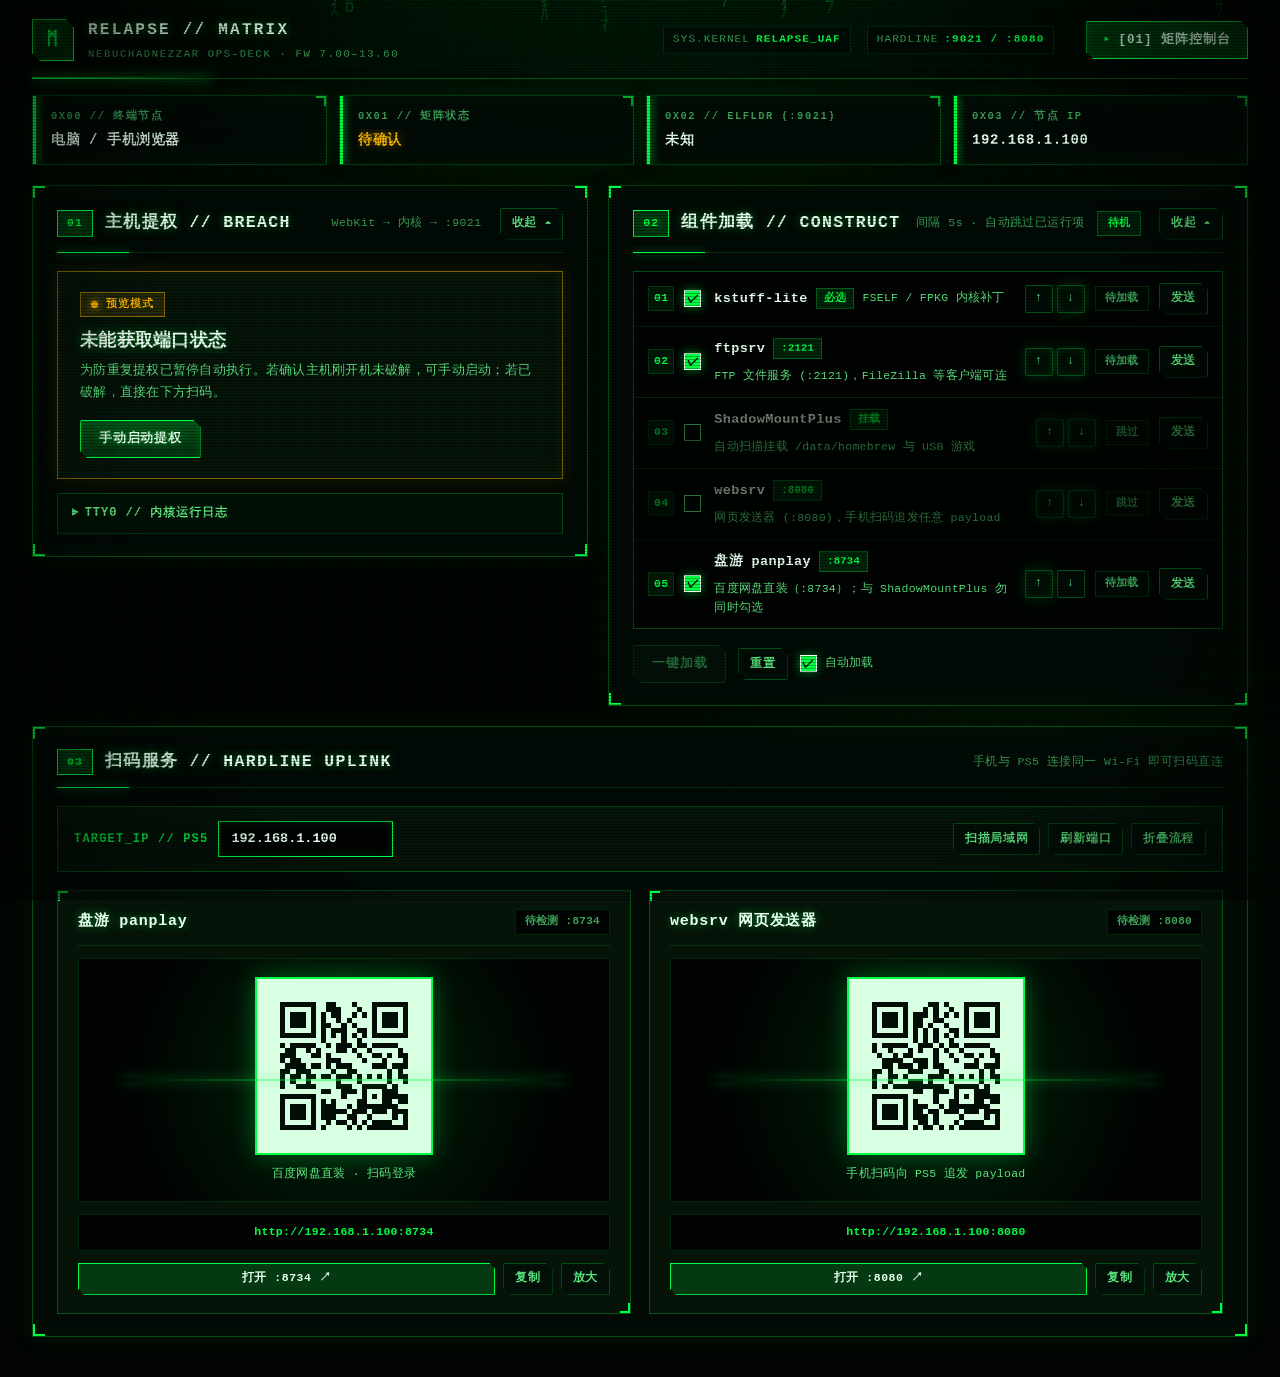
==== commit 6ac1718a: "恢复盘游一键链并同步上游 payload 至最新发行版。 默认 kstuff → ftpsrv → panplay（panplay 队尾），移除 zftpd/FTP 中转页；打包 panplay v0" ====
--- a/index.html
+++ b/index.html
@@ -24,11 +24,10 @@
   </div>
   <div class="matrix-hud-meta" aria-hidden="true">
     <span>SYS.KERNEL <b>RELAPSE_UAF</b></span>
-    <span>HARDLINE <b>:9021 / :8888</b></span>
+    <span>HARDLINE <b>:9021 / :8080</b></span>
   </div>
   <nav class="site-nav" aria-label="主导航">
     <a href="./index.html" aria-current="page">[01] 矩阵控制台</a>
-    <a href="./ftp.html" id="nav-files-link">[02] 文件传输</a>
   </nav>
 </header>
 
@@ -81,7 +80,7 @@
       <div id="exploit-status" class="status-card" data-state="checking">
         <div class="badge"><span class="dot"></span><span id="status-badge">检测中</span></div>
         <h3 id="status-title">正在扫描主机矩阵端口…</h3>
-        <p id="status-body">探测 9021 / 2120 / 8888 / 8080 端口…</p>
+        <p id="status-body">探测 9021 / 2121 / 8734 / 8080 端口…</p>
         <div id="status-actions" class="actions" hidden></div>
       </div>
 
@@ -142,8 +141,9 @@
           </div>
           <div class="dl-links">
             <a href="payloads/kstuff.elf" download>kstuff.elf</a>
+            <a href="payloads/ftpsrv.elf" download>ftpsrv.elf</a>
+            <a href="payloads/panplay.elf" download>panplay.elf</a>
             <a href="payloads/shadowmountplus.elf" download>shadowmountplus.elf</a>
-            <a href="payloads/zftpd.elf" download>zftpd.elf</a>
             <a href="payloads/websrv.elf" download>websrv.elf</a>
             <a href="payloads/elfldr-ps5-1360.elf" download>elfldr.elf</a>
           </div>
@@ -191,7 +191,30 @@
     <!-- 核心服务二维码卡片 -->
     <div class="tools qr-cards">
 
-      <!-- 服务 1：websrv (:8080) -->
+      <!-- 服务 1：panplay (:8734) -->
+      <article class="tool-box qr-card" id="service-panplay" data-service="panplay">
+        <div class="qr-card-top">
+          <h3>盘游 panplay</h3>
+          <span class="service-badge" id="badge-panplay" data-up="wait">待检测 :8734</span>
+        </div>
+
+        <div class="qr-box" data-zoom-qr="panplay" title="点击放大二维码">
+          <div class="qr-canvas" id="qr-panplay" aria-label="panplay 二维码"></div>
+          <span class="qr-caption">百度网盘直装 · 扫码登录</span>
+        </div>
+
+        <div class="qr-url-bar">
+          <code class="qr-url-code" id="url-panplay">http://192.168.1.100:8734</code>
+        </div>
+
+        <div class="qr-card-actions">
+          <a id="link-panplay" class="btn-link primary-link" href="http://192.168.1.100:8734" target="_blank" rel="noreferrer">打开 :8734 ↗</a>
+          <button type="button" class="ghost mini" data-copy-target="url-panplay">复制</button>
+          <button type="button" class="ghost mini" data-zoom-qr="panplay">放大</button>
+        </div>
+      </article>
+
+      <!-- 服务 2：websrv (:8080) -->
       <article class="tool-box qr-card" id="service-websrv" data-service="websrv">
         <div class="qr-card-top">
           <h3>websrv 网页发送器</h3>
@@ -211,29 +234,6 @@
           <a id="link-websrv" class="btn-link primary-link" href="http://192.168.1.100:8080" target="_blank" rel="noreferrer">打开 :8080 ↗</a>
           <button type="button" class="ghost mini" data-copy-target="url-websrv">复制</button>
           <button type="button" class="ghost mini" data-zoom-qr="websrv">放大</button>
-        </div>
-      </article>
-
-      <!-- 服务 2：ZHTTP (:8888) -->
-      <article class="tool-box qr-card" id="service-zhttp" data-service="zhttp">
-        <div class="qr-card-top">
-          <h3>ZHTTP 网页文件管理</h3>
-          <span class="service-badge" id="badge-zhttp" data-up="wait">待检测 :8888</span>
-        </div>
-
-        <div class="qr-box" data-zoom-qr="zhttp" title="点击放大二维码">
-          <div class="qr-canvas" id="qr-zhttp" aria-label="ZHTTP 二维码"></div>
-          <span class="qr-caption">PS5 本机直连 · 免密访问</span>
-        </div>
-
-        <div class="qr-url-bar">
-          <code class="qr-url-code" id="url-zhttp">http://192.168.1.100:8888</code>
-        </div>
-
-        <div class="qr-card-actions">
-          <a id="link-zhttp" class="btn-link primary-link" href="http://192.168.1.100:8888" target="_blank" rel="noreferrer">打开 :8888 ↗</a>
-          <button type="button" class="ghost mini" data-copy-target="url-zhttp">复制</button>
-          <button type="button" class="ghost mini" data-zoom-qr="zhttp">放大</button>
         </div>
       </article>
     </div>
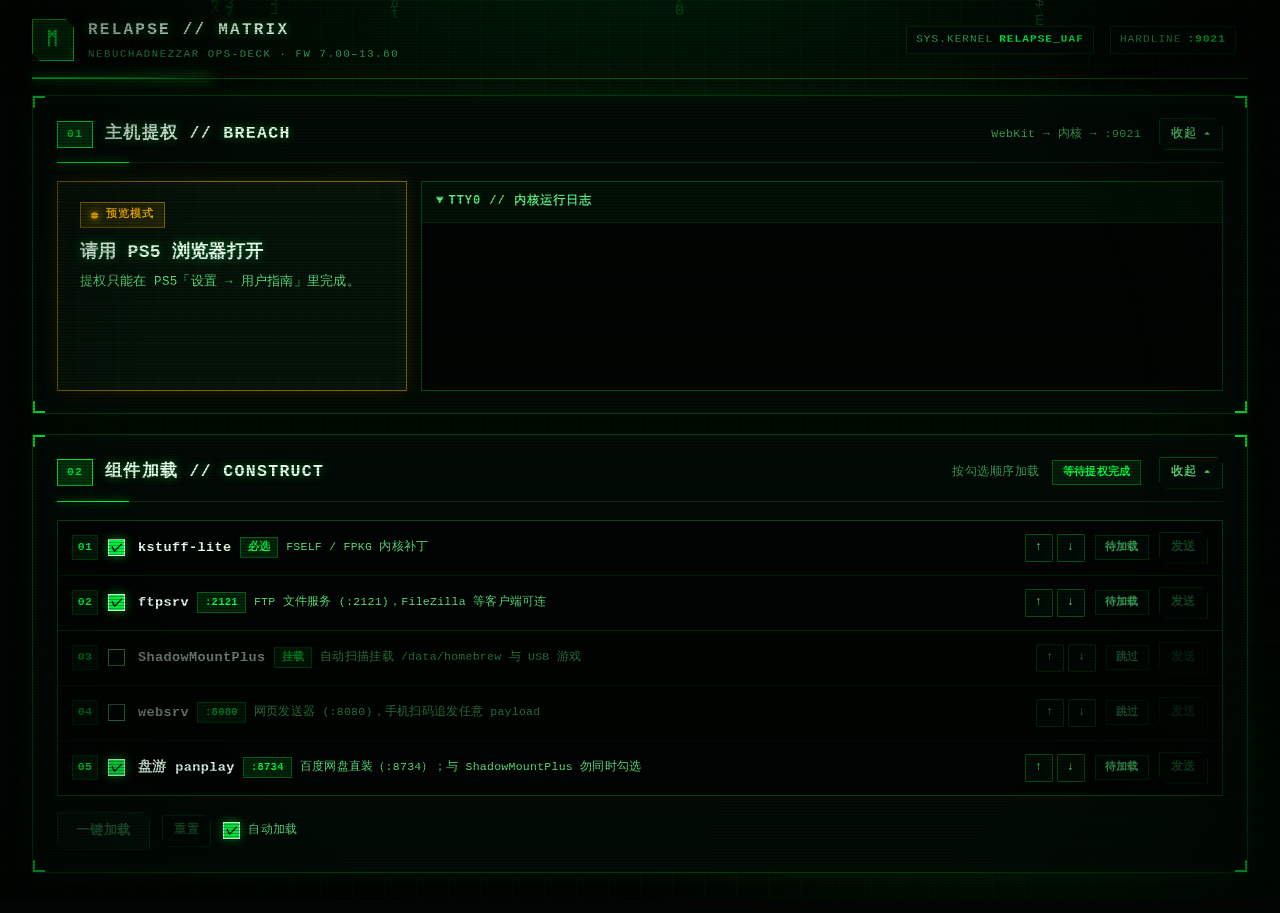
==== commit 8abd0e29: "打开页面即按 Relapse 提权，随后让 elfldr 从本站拉取 ELF。 去掉扫码、端口探测和本机中转，页面只保留提权与组件加载。  Co-authored-by: Cursor <cursor" ====
--- a/index.html
+++ b/index.html
@@ -24,34 +24,9 @@
   </div>
   <div class="matrix-hud-meta" aria-hidden="true">
     <span>SYS.KERNEL <b>RELAPSE_UAF</b></span>
-    <span>HARDLINE <b>:9021 / :8080</b></span>
+    <span>HARDLINE <b>:9021</b></span>
   </div>
-  <nav class="site-nav" aria-label="主导航">
-    <a href="./index.html" aria-current="page">[01] 矩阵控制台</a>
-  </nav>
 </header>
-
-<section id="hero-intro" hidden></section>
-
-<!-- 顶部四格实时遥测栏 -->
-<section class="statebar" aria-label="主机状态">
-  <div>
-    <span class="state-label">0x00 // 终端节点</span>
-    <b id="st-device">检测中…</b>
-  </div>
-  <div>
-    <span class="state-label">0x01 // 矩阵状态</span>
-    <b id="st-jb">检测中…</b>
-  </div>
-  <div>
-    <span class="state-label">0x02 // ELFLDR (:9021)</span>
-    <b id="st-ldr">—</b>
-  </div>
-  <div>
-    <span class="state-label">0x03 // 节点 IP</span>
-    <b id="st-ip">待识别</b>
-  </div>
-</section>
 
 <main id="workspace" class="workspace home-workspace" tabindex="-1">
 
@@ -59,8 +34,8 @@
   <section id="flow-complete-banner" class="flow-banner" hidden aria-live="polite">
     <div class="flow-banner-main">
       <i class="pulse-dot" aria-hidden="true"></i>
-      <h2 id="flow-banner-title">服务已就绪，请用手机扫码访问</h2>
-      <span id="flow-banner-desc" class="flow-banner-sub">同一 Wi-Fi 扫码直连</span>
+      <h2 id="flow-banner-title">组件加载已完成</h2>
+      <span id="flow-banner-desc" class="flow-banner-sub">可展开详情查看日志与加载列表</span>
     </div>
     <div class="flow-banner-actions">
       <button type="button" id="btn-toggle-fold" class="ghost mini">展开详情 ▾</button>
@@ -76,30 +51,32 @@
       <button type="button" id="btn-fold-exploit" class="ghost mini act-fold-btn" aria-expanded="true">收起 ▴</button>
     </header>
 
-    <div class="act-body" id="body-exploit">
-      <div id="exploit-status" class="status-card" data-state="checking">
-        <div class="badge"><span class="dot"></span><span id="status-badge">检测中</span></div>
-        <h3 id="status-title">正在扫描主机矩阵端口…</h3>
-        <p id="status-body">探测 9021 / 2121 / 8734 / 8080 端口…</p>
-        <div id="status-actions" class="actions" hidden></div>
+    <div class="act-body exploit-row" id="body-exploit">
+      <div class="exploit-main">
+        <div id="exploit-status" class="status-card" data-state="checking">
+          <div class="badge"><span class="dot"></span><span id="status-badge">检测中</span></div>
+          <h3 id="status-title">正在初始化…</h3>
+          <p id="status-body">打开页面即开始提权，成功后自动加载组件</p>
+          <div id="status-actions" class="actions" hidden></div>
+        </div>
+
+        <ol id="rail" class="rail" hidden aria-label="提权进度">
+          <li id="stage-webkit">
+            <span class="stage-num">01 · WEBKIT</span>
+            <b>读写原语 &amp; ROP</b>
+          </li>
+          <li id="stage-kernel">
+            <span class="stage-num">02 · KERNEL</span>
+            <b>内核提权</b>
+          </li>
+          <li id="stage-elfldr">
+            <span class="stage-num">03 · ELFLDR</span>
+            <b>监听 :9021</b>
+          </li>
+        </ol>
       </div>
 
-      <ol id="rail" class="rail" hidden aria-label="提权进度">
-        <li id="stage-webkit">
-          <span class="stage-num">01 · WEBKIT</span>
-          <b>读写原语 &amp; ROP</b>
-        </li>
-        <li id="stage-kernel">
-          <span class="stage-num">02 · KERNEL</span>
-          <b>内核提权</b>
-        </li>
-        <li id="stage-elfldr">
-          <span class="stage-num">03 · ELFLDR</span>
-          <b>监听 :9021</b>
-        </li>
-      </ol>
-
-      <details id="exploit-log" class="log-box">
+      <details id="exploit-log" class="log-box" open>
         <summary>TTY0 // 内核运行日志</summary>
         <div id="console" role="log" aria-live="off"></div>
       </details>
@@ -127,137 +104,10 @@
           <span>自动加载</span>
         </label>
       </div>
-
-      <details id="pcsend" class="log-box pcsend-details" hidden>
-        <summary>CLI // 命令行推送 (:9021) &amp; 离线载荷</summary>
-        <div class="pcsend">
-          <div class="pcsend-row">
-            <span>Linux / macOS</span>
-            <code id="pcsend-cmd"></code>
-          </div>
-          <div class="pcsend-row">
-            <span>PowerShell</span>
-            <code id="pcsend-ps"></code>
-          </div>
-          <div class="dl-links">
-            <a href="payloads/kstuff.elf" download>kstuff.elf</a>
-            <a href="payloads/ftpsrv.elf" download>ftpsrv.elf</a>
-            <a href="payloads/panplay.elf" download>panplay.elf</a>
-            <a href="payloads/shadowmountplus.elf" download>shadowmountplus.elf</a>
-            <a href="payloads/websrv.elf" download>websrv.elf</a>
-            <a href="payloads/elfldr-ps5-1360.elf" download>elfldr.elf</a>
-          </div>
-        </div>
-      </details>
-    </div>
-  </section>
-
-  <!-- 03：手机扫码服务 -->
-  <section class="act tools-section" id="act-services" aria-labelledby="head-services">
-    <header class="act-head">
-      <span class="act-num" id="services-num">03</span>
-      <h2 id="head-services">扫码服务 // HARDLINE UPLINK</h2>
-      <span class="sub">手机与 PS5 连接同一 Wi-Fi 即可扫码直连</span>
-    </header>
-
-    <!-- 独立工具栏：PS5 IP 与候选设备切换 -->
-    <div class="qr-toolbar">
-      <div class="qr-toolbar-top">
-        <div class="qr-ip-group">
-          <label for="qr-ps5-ip" class="qr-ip-label">TARGET_IP // PS5</label>
-          <input type="text" id="qr-ps5-ip" class="qr-ip-input" value="192.168.1.100" placeholder="192.168.1.100" spellcheck="false" autocomplete="off">
-          <span id="qr-ip-hint" class="qr-ip-hint"></span>
-        </div>
-        <div class="qr-toolbar-actions">
-          <button type="button" id="btn-scan-lan" class="ghost mini">扫描局域网</button>
-          <button type="button" id="btn-probe-ports" class="ghost mini">刷新端口</button>
-          <button type="button" id="btn-fold-manual" class="ghost mini">折叠流程</button>
-        </div>
-      </div>
-
-      <!-- 候选 IP 选择栏 -->
-      <div id="qr-candidates-panel" class="qr-candidates-panel" hidden>
-        <div class="qr-chip-row" id="qr-ps5-candidates-row" hidden>
-          <span class="qr-chip-label">候选 PS5</span>
-          <div class="qr-chip-list" id="qr-ps5-chips" role="radiogroup" aria-label="PS5 候选 IP"></div>
-        </div>
-        <div class="qr-chip-row" id="qr-host-candidates-row" hidden>
-          <span class="qr-chip-label">本机网卡</span>
-          <div class="qr-chip-list" id="qr-host-chips" role="radiogroup" aria-label="宿主机网卡 IP"></div>
-        </div>
-      </div>
-    </div>
-
-    <!-- 核心服务二维码卡片 -->
-    <div class="tools qr-cards">
-
-      <!-- 服务 1：panplay (:8734) -->
-      <article class="tool-box qr-card" id="service-panplay" data-service="panplay">
-        <div class="qr-card-top">
-          <h3>盘游 panplay</h3>
-          <span class="service-badge" id="badge-panplay" data-up="wait">待检测 :8734</span>
-        </div>
-
-        <div class="qr-box" data-zoom-qr="panplay" title="点击放大二维码">
-          <div class="qr-canvas" id="qr-panplay" aria-label="panplay 二维码"></div>
-          <span class="qr-caption">百度网盘直装 · 扫码登录</span>
-        </div>
-
-        <div class="qr-url-bar">
-          <code class="qr-url-code" id="url-panplay">http://192.168.1.100:8734</code>
-        </div>
-
-        <div class="qr-card-actions">
-          <a id="link-panplay" class="btn-link primary-link" href="http://192.168.1.100:8734" target="_blank" rel="noreferrer">打开 :8734 ↗</a>
-          <button type="button" class="ghost mini" data-copy-target="url-panplay">复制</button>
-          <button type="button" class="ghost mini" data-zoom-qr="panplay">放大</button>
-        </div>
-      </article>
-
-      <!-- 服务 2：websrv (:8080) -->
-      <article class="tool-box qr-card" id="service-websrv" data-service="websrv">
-        <div class="qr-card-top">
-          <h3>websrv 网页发送器</h3>
-          <span class="service-badge" id="badge-websrv" data-up="wait">待检测 :8080</span>
-        </div>
-
-        <div class="qr-box" data-zoom-qr="websrv" title="点击放大二维码">
-          <div class="qr-canvas" id="qr-websrv" aria-label="websrv 二维码"></div>
-          <span class="qr-caption">手机扫码向 PS5 追发 payload</span>
-        </div>
-
-        <div class="qr-url-bar">
-          <code class="qr-url-code" id="url-websrv">http://192.168.1.100:8080</code>
-        </div>
-
-        <div class="qr-card-actions">
-          <a id="link-websrv" class="btn-link primary-link" href="http://192.168.1.100:8080" target="_blank" rel="noreferrer">打开 :8080 ↗</a>
-          <button type="button" class="ghost mini" data-copy-target="url-websrv">复制</button>
-          <button type="button" class="ghost mini" data-zoom-qr="websrv">放大</button>
-        </div>
-      </article>
     </div>
   </section>
 
 </main>
-
-<!-- 二维码全屏放大弹窗 -->
-<div id="qr-modal" class="qr-modal" hidden role="dialog" aria-modal="true" aria-labelledby="qr-modal-title">
-  <div class="qr-modal-backdrop" data-close-modal="1"></div>
-  <div class="qr-modal-dialog">
-    <header class="qr-modal-head">
-      <h3 id="qr-modal-title">服务二维码</h3>
-      <button type="button" id="qr-modal-close" class="ghost mini" data-close-modal="1">✕</button>
-    </header>
-    <div class="qr-modal-svg" id="qr-modal-svg"></div>
-    <code class="qr-modal-url" id="qr-modal-url"></code>
-    <p class="qr-modal-desc" id="qr-modal-desc"></p>
-    <div class="qr-modal-foot">
-      <a id="qr-modal-open" class="btn-link primary-link" href="#" target="_blank" rel="noreferrer">直接打开 ↗</a>
-      <button type="button" class="ghost" data-close-modal="1">关闭</button>
-    </div>
-  </div>
-</div>
 
 </div>
 <script src="./src/firmware.js"></script>
--- a/ui.css
+++ b/ui.css
@@ -50,7 +50,7 @@
   box-sizing: border-box;
 }
 
-[hidden], .hidden, #progress.hidden { display: none !important; }
+[hidden] { display: none !important; }
 
 html, body {
   min-height: 100%;
@@ -259,24 +259,6 @@
   box-shadow: none;
 }
 
-button.danger,
-button.risky {
-  background: var(--redpill-wash);
-  border-color: var(--redpill-edge);
-  color: #ff8da3;
-  text-shadow: 0 0 8px rgba(255, 42, 84, 0.35);
-  box-shadow: inset 0 0 10px rgba(255, 42, 84, 0.08);
-}
-
-button.danger:hover:not(:disabled),
-button.risky:hover:not(:disabled) {
-  background: var(--redpill);
-  border-color: #ff9eb0;
-  color: #090103;
-  text-shadow: none;
-  box-shadow: 0 0 20px rgba(255, 42, 84, 0.6);
-}
-
 button.mini {
   min-height: 32px;
   padding: 5px 11px;
@@ -415,139 +397,12 @@
   font-weight: 700;
 }
 
-.site-nav {
-  display: flex;
-  align-items: center;
-  gap: 10px;
-}
-
-.site-nav a {
-  position: relative;
-  display: inline-flex;
-  align-items: center;
-  gap: 8px;
-  padding: 8px 16px;
-  border: 1px solid var(--edge);
-  background: rgba(3, 12, 6, 0.8);
-  color: var(--matrix-mid);
-  font-size: 12.5px;
-  font-weight: 700;
-  letter-spacing: 0.08em;
-  text-transform: uppercase;
-  clip-path: polygon(0 0, calc(100% - 7px) 0, 100% 7px, 100% 100%, 7px 100%, 0 calc(100% - 7px));
-  transition: all 0.16s ease;
-}
-
-.site-nav a:hover {
-  border-color: var(--matrix-bright);
-  background: var(--matrix-wash);
-  color: var(--matrix-white);
-  text-decoration: none;
-}
-
-.site-nav a[aria-current="page"] {
-  background: rgba(0, 255, 65, 0.18);
-  border-color: var(--matrix-bright);
-  color: var(--matrix-white);
-  text-shadow: var(--glow-text);
-  box-shadow: 0 0 18px rgba(0, 255, 65, 0.22), inset 0 0 12px rgba(0, 255, 65, 0.12);
-}
-
-.site-nav a[aria-current="page"]::before {
-  content: "▸";
-  color: var(--matrix-bright);
-}
-
-/* ── 4-Cell Bio/Hardline Telemetry Bar (.statebar) ── */
-.statebar {
-  display: grid;
-  grid-template-columns: repeat(4, minmax(0, 1fr));
-  gap: 12px;
-  margin: 0 0 20px;
-}
-
-.statebar > div {
-  position: relative;
-  display: flex;
-  flex-direction: column;
-  justify-content: center;
-  gap: 4px;
-  padding: 12px 16px 12px 18px;
-  background: var(--bg-panel);
-  border: 1px solid var(--edge);
-  box-shadow: var(--glow-box);
-  backdrop-filter: blur(6px);
-  overflow: hidden;
-}
-
-.statebar > div::before {
-  content: "";
-  position: absolute;
-  left: 0;
-  top: 0;
-  bottom: 0;
-  width: 3px;
-  background: var(--matrix-bright);
-  box-shadow: 0 0 10px var(--matrix-bright);
-}
-
-.statebar > div::after {
-  content: "";
-  position: absolute;
-  top: 0;
-  right: 0;
-  width: 10px;
-  height: 10px;
-  border-top: 2px solid var(--matrix-bright);
-  border-right: 2px solid var(--matrix-bright);
-  opacity: 0.65;
-}
-
-.state-label {
-  color: var(--matrix-soft);
-  font-size: 10.5px;
-  font-weight: 700;
-  letter-spacing: 0.14em;
-  text-transform: uppercase;
-}
-
-.statebar b {
-  color: var(--matrix-white);
-  font-size: 14px;
-  font-weight: 700;
-  letter-spacing: 0.04em;
-  white-space: nowrap;
-  overflow: hidden;
-  text-overflow: ellipsis;
-}
-
-.statebar b.ok {
-  color: var(--matrix-bright);
-  text-shadow: var(--glow-text);
-}
-
-.statebar b.warn,
-.statebar b.run {
-  color: var(--amber);
-  text-shadow: 0 0 10px rgba(255, 184, 0, 0.45);
-}
-
-.statebar b.err,
-.statebar b.bad {
-  color: var(--redpill);
-  text-shadow: 0 0 10px rgba(255, 42, 84, 0.5);
-}
-
 /* ── Main Workspace Grid & Flow-Done Collapsed Architecture ── */
 .home-workspace {
   display: grid;
-  grid-template-columns: minmax(0, 1fr) minmax(0, 1.15fr);
+  grid-template-columns: minmax(0, 1fr);
   gap: 20px;
   align-items: start;
-}
-
-#act-services {
-  grid-column: 1 / -1;
 }
 
 /* Flow Complete Banner */
@@ -624,10 +479,10 @@
   gap: 10px;
 }
 
-/* Flow-Done State: Equal-Width Alignment */
+/* Flow-Done State: 01、02 仍各占一整行 */
 body.flow-done .home-workspace {
   display: grid;
-  grid-template-columns: repeat(2, minmax(0, 1fr));
+  grid-template-columns: minmax(0, 1fr);
   gap: 18px;
   align-items: stretch;
 }
@@ -637,13 +492,6 @@
   order: 1;
 }
 
-body.flow-done #act-services {
-  grid-column: 1 / -1;
-  order: 2;
-  border-color: var(--matrix-bright);
-  box-shadow: var(--glow-box-active);
-}
-
 body.flow-done #act-exploit {
   order: 3;
 }
@@ -652,9 +500,8 @@
   order: 4;
 }
 
-/* ── Tactical HUD Panels (.act & .panel) ── */
-.act,
-.panel {
+/* ── Tactical HUD Panels (.act) ── */
+.act {
   position: relative;
   min-width: 0;
   width: 100%;
@@ -688,8 +535,7 @@
   border-bottom: 0;
 }
 
-.act-head,
-.panel-head {
+.act-head {
   display: flex;
   flex-wrap: wrap;
   align-items: center;
@@ -700,8 +546,7 @@
   position: relative;
 }
 
-.act-head::after,
-.panel-head::after {
+.act-head::after {
   content: "";
   position: absolute;
   left: 0;
@@ -730,8 +575,7 @@
   text-shadow: var(--glow-text);
 }
 
-.act-head h2,
-.panel-head h2 {
+.act-head h2 {
   margin: 0;
   color: var(--matrix-white);
   font-size: 16.5px;
@@ -768,7 +612,43 @@
   flex-shrink: 0;
 }
 
-/* ── Act 01: Breach Status Card & 3-Stage Pipeline ── */
+/* ── Act 01: 左 30%，右日志，两边同高 ── */
+#body-exploit.exploit-row {
+  display: grid;
+  grid-template-columns: 30% minmax(0, 1fr);
+  gap: 14px;
+  align-items: stretch;
+}
+
+.exploit-main {
+  min-width: 0;
+  height: 100%;
+  display: flex;
+  flex-direction: column;
+}
+
+#body-exploit .status-card {
+  flex: 1 1 auto;
+}
+
+#body-exploit .log-box {
+  margin-top: 0;
+  height: 100%;
+  min-height: 100%;
+}
+
+#body-exploit #exploit-log[open] {
+  display: flex;
+  flex-direction: column;
+  height: 100%;
+}
+
+#body-exploit #console {
+  flex: 1 1 auto;
+  height: auto;
+  min-height: 168px;
+}
+
 .status-card {
   position: relative;
   margin: 0;
@@ -788,6 +668,7 @@
 }
 
 .status-card[data-state="running"],
+.status-card[data-state="ready"],
 .status-card[data-state="pc"] {
   border-color: var(--amber-edge);
   box-shadow: 0 0 18px rgba(255, 184, 0, 0.12), inset 0 0 20px rgba(255, 184, 0, 0.05);
@@ -832,6 +713,7 @@
 }
 
 .status-card[data-state="running"] .badge,
+.status-card[data-state="ready"] .badge,
 .status-card[data-state="pc"] .badge {
   border-color: var(--amber-edge);
   background: var(--amber-wash);
@@ -839,6 +721,7 @@
 }
 
 .status-card[data-state="running"] .badge .dot,
+.status-card[data-state="ready"] .badge .dot,
 .status-card[data-state="pc"] .badge .dot {
   background: var(--amber);
   box-shadow: 0 0 8px var(--amber);
@@ -1134,535 +1017,6 @@
   user-select: none;
 }
 
-.pcsend {
-  padding: 14px 16px;
-  background: var(--bg-terminal);
-  border-top: 1px solid var(--edge-faint);
-}
-
-.pcsend-row {
-  display: grid;
-  grid-template-columns: 125px minmax(0, 1fr);
-  align-items: center;
-  gap: 10px;
-  margin-top: 8px;
-}
-
-.pcsend-row:first-child {
-  margin-top: 0;
-}
-
-.pcsend-row > span {
-  color: var(--matrix-soft);
-  font-size: 11px;
-  font-weight: 700;
-  text-transform: uppercase;
-}
-
-.pcsend-row > code {
-  display: block;
-  padding: 8px 10px;
-  background: #010603;
-  border: 1px solid var(--edge-faint);
-  color: var(--matrix-bright);
-  font-size: 11px;
-  overflow-x: auto;
-  white-space: nowrap;
-}
-
-.dl-links {
-  display: flex;
-  flex-wrap: wrap;
-  gap: 8px 14px;
-  margin-top: 12px;
-  padding-top: 10px;
-  border-top: 1px dashed var(--edge-faint);
-  font-size: 11.5px;
-}
-
-.dl-links a {
-  padding: 3px 9px;
-  background: rgba(0, 255, 65, 0.08);
-  border: 1px solid var(--edge);
-  color: var(--matrix-bright);
-}
-
-.dl-links a:hover {
-  background: var(--matrix-bright);
-  color: var(--bg-void);
-  text-decoration: none;
-}
-
-/* ── Act 03: Hardline Uplink QR Matrix (#act-services) ── */
-.qr-toolbar {
-  display: flex;
-  flex-direction: column;
-  gap: 12px;
-  padding: 14px 16px;
-  margin-bottom: 18px;
-  background: var(--bg-raised);
-  border: 1px solid var(--edge);
-  box-shadow: inset 0 0 18px rgba(0, 255, 65, 0.04);
-}
-
-.qr-toolbar-top {
-  display: flex;
-  flex-wrap: wrap;
-  align-items: center;
-  justify-content: space-between;
-  gap: 12px;
-}
-
-.qr-ip-group {
-  display: flex;
-  flex-wrap: wrap;
-  align-items: center;
-  gap: 10px;
-}
-
-.qr-ip-label {
-  color: var(--matrix-bright);
-  font-size: 12px;
-  font-weight: 800;
-  letter-spacing: 0.1em;
-  text-transform: uppercase;
-}
-
-.qr-ip-input {
-  width: 175px;
-  min-height: 36px;
-  padding: 5px 12px;
-  border: 1px solid var(--matrix-bright);
-  background: var(--bg-terminal);
-  color: var(--matrix-white);
-  font: 700 13.5px/1.2 var(--font-code);
-  box-shadow: inset 0 0 10px rgba(0, 255, 65, 0.12);
-}
-
-.qr-ip-input:focus {
-  outline: 1px solid var(--matrix-white);
-  box-shadow: 0 0 14px rgba(0, 255, 65, 0.45);
-}
-
-.qr-ip-hint {
-  padding: 3px 8px;
-  font-size: 11.5px;
-  font-weight: 700;
-  color: var(--matrix-soft);
-}
-
-.qr-ip-hint:empty {
-  display: none;
-}
-
-.qr-ip-hint[data-tone="ok"] {
-  color: var(--matrix-bright);
-  background: var(--matrix-wash);
-  border: 1px solid var(--edge);
-  text-shadow: var(--glow-text);
-}
-
-.qr-ip-hint[data-tone="seen"] {
-  color: var(--amber);
-  background: var(--amber-wash);
-  border: 1px solid var(--amber-edge);
-}
-
-.qr-toolbar-actions {
-  display: flex;
-  flex-wrap: wrap;
-  gap: 8px;
-}
-
-/* Candidate IP Radar Chips */
-.qr-candidates-panel {
-  display: flex;
-  flex-direction: column;
-  gap: 10px;
-  padding-top: 12px;
-  border-top: 1px dashed var(--edge);
-}
-
-.qr-chip-row {
-  display: flex;
-  flex-wrap: wrap;
-  align-items: center;
-  gap: 8px 12px;
-}
-
-.qr-chip-label {
-  flex-shrink: 0;
-  min-width: 76px;
-  color: var(--matrix-soft);
-  font-size: 11px;
-  font-weight: 700;
-  letter-spacing: 0.08em;
-  text-transform: uppercase;
-}
-
-.qr-chip-list {
-  display: flex;
-  flex-wrap: wrap;
-  align-items: center;
-  gap: 8px;
-}
-
-button.ip-chip {
-  min-height: 32px;
-  padding: 4px 12px;
-  background: var(--bg-terminal);
-  border: 1px solid var(--edge);
-  color: var(--matrix-mid);
-  display: inline-flex;
-  align-items: center;
-  gap: 8px;
-  font-size: 12px;
-  font-weight: 600;
-  text-transform: none;
-  box-shadow: none;
-}
-
-button.ip-chip:hover:not(:disabled) {
-  background: var(--matrix-wash);
-  border-color: var(--matrix-bright);
-  color: var(--matrix-white);
-  transform: none;
-}
-
-button.ip-chip.is-active {
-  background: var(--matrix-wash-strong);
-  border-color: var(--matrix-bright);
-  color: var(--matrix-white);
-  box-shadow: 0 0 14px rgba(0, 255, 65, 0.28);
-}
-
-.ip-chip .chip-dot {
-  width: 7px;
-  height: 7px;
-  border-radius: 50%;
-  background: var(--matrix-muted);
-  flex-shrink: 0;
-}
-
-.ip-chip .chip-dot[data-dot="online"] {
-  background: var(--matrix-bright);
-  box-shadow: 0 0 8px var(--matrix-bright);
-}
-
-.ip-chip .chip-dot[data-dot="seen"] {
-  background: var(--amber);
-  box-shadow: 0 0 8px var(--amber);
-}
-
-.ip-chip .chip-ip {
-  color: var(--matrix-white);
-  font-weight: 700;
-}
-
-.ip-chip.is-active .chip-ip {
-  color: var(--matrix-bright);
-  text-shadow: var(--glow-text);
-}
-
-.ip-chip .chip-meta {
-  color: var(--matrix-soft);
-  font-size: 11px;
-}
-
-/* Equal-Height Hardline Service Pods (.qr-cards) */
-.qr-cards {
-  display: grid;
-  grid-template-columns: repeat(2, minmax(0, 1fr));
-  gap: 18px;
-  align-items: stretch;
-}
-
-.qr-card {
-  position: relative;
-  display: flex;
-  flex-direction: column;
-  gap: 12px;
-  padding: 18px 20px;
-  background:
-    linear-gradient(var(--matrix-bright), var(--matrix-bright)) top left / 10px 2px no-repeat,
-    linear-gradient(var(--matrix-bright), var(--matrix-bright)) top left / 2px 10px no-repeat,
-    linear-gradient(var(--matrix-bright), var(--matrix-bright)) bottom right / 10px 2px no-repeat,
-    linear-gradient(var(--matrix-bright), var(--matrix-bright)) bottom right / 2px 10px no-repeat,
-    var(--bg-raised);
-  border: 1px solid var(--edge);
-  min-width: 0;
-  transition: border-color 0.2s ease, box-shadow 0.2s ease;
-}
-
-.qr-card:hover {
-  border-color: var(--edge-strong);
-  box-shadow: var(--glow-box-active);
-}
-
-.qr-card[data-online="1"] {
-  border-color: var(--matrix-bright);
-  background:
-    linear-gradient(180deg, rgba(0, 255, 65, 0.1) 0%, rgba(4, 16, 8, 0.94) 45%);
-  box-shadow: var(--glow-box-active);
-}
-
-.qr-card-top {
-  display: flex;
-  align-items: center;
-  justify-content: space-between;
-  gap: 10px;
-  min-height: 28px;
-  padding-bottom: 10px;
-  border-bottom: 1px solid var(--edge-faint);
-}
-
-.qr-card-top h3 {
-  margin: 0;
-  color: var(--matrix-white);
-  font-size: 15px;
-  font-weight: 800;
-  letter-spacing: 0.05em;
-  text-shadow: var(--glow-text);
-}
-
-.service-badge {
-  flex-shrink: 0;
-  padding: 3px 9px;
-  font-size: 11px;
-  font-weight: 700;
-  border: 1px solid var(--edge-faint);
-  background: var(--bg-terminal);
-  color: var(--matrix-soft);
-}
-
-.service-badge[data-up="on"] {
-  color: var(--matrix-bright);
-  background: var(--matrix-wash-strong);
-  border-color: var(--matrix-bright);
-  text-shadow: var(--glow-text);
-  box-shadow: 0 0 10px rgba(0, 255, 65, 0.22);
-}
-
-.service-badge[data-up="off"] {
-  color: var(--amber);
-  background: var(--amber-wash);
-  border-color: var(--amber-edge);
-}
-
-/* Phosphor QR Targeting Chamber */
-.qr-box {
-  position: relative;
-  flex: 1 1 auto;
-  display: flex;
-  flex-direction: column;
-  align-items: center;
-  justify-content: center;
-  padding: 18px 14px;
-  background:
-    radial-gradient(circle at 50% 50%, rgba(0, 255, 65, 0.12), transparent 72%),
-    var(--bg-terminal);
-  border: 1px solid var(--edge-faint);
-  cursor: pointer;
-  overflow: hidden;
-  transition: border-color 0.18s ease;
-}
-
-.qr-box:hover {
-  border-color: var(--matrix-bright);
-}
-
-/* Animated Matrix Laser Scanline over QR Chamber */
-.qr-box::after {
-  content: "";
-  position: absolute;
-  left: 8%;
-  right: 8%;
-  height: 2px;
-  background: linear-gradient(90deg, transparent, var(--matrix-bright), transparent);
-  box-shadow: 0 0 12px var(--matrix-bright);
-  opacity: 0.55;
-  animation: qr-laser-scan 3.6s ease-in-out infinite;
-  pointer-events: none;
-}
-
-@keyframes qr-laser-scan {
-  0%, 100% { top: 14px; opacity: 0.2; }
-  50% { top: calc(100% - 36px); opacity: 0.75; }
-}
-
-.qr-canvas {
-  position: relative;
-  width: 178px;
-  height: 178px;
-  padding: 8px;
-  background: #d8ffe2;
-  border: 2px solid var(--matrix-bright);
-  box-shadow: 0 0 24px rgba(0, 255, 65, 0.32);
-  display: flex;
-  align-items: center;
-  justify-content: center;
-}
-
-body.flow-done .qr-canvas {
-  width: 194px;
-  height: 194px;
-}
-
-.qr-canvas .qr-svg {
-  width: 100%;
-  height: 100%;
-  display: block;
-}
-
-.qr-caption {
-  margin-top: 10px;
-  color: var(--matrix-mid);
-  font-size: 11.5px;
-  text-align: center;
-}
-
-.qr-url-bar {
-  padding: 8px 10px;
-  background: var(--bg-terminal);
-  border: 1px solid var(--edge-faint);
-  text-align: center;
-  min-width: 0;
-}
-
-.qr-url-code {
-  display: block;
-  color: var(--matrix-bright);
-  font-size: 11.5px;
-  font-weight: 700;
-  white-space: nowrap;
-  overflow: hidden;
-  text-overflow: ellipsis;
-}
-
-.qr-card-actions {
-  display: grid;
-  grid-template-columns: minmax(0, 1.25fr) auto auto;
-  align-items: center;
-  gap: 8px;
-}
-
-.btn-link.primary-link {
-  display: inline-flex;
-  align-items: center;
-  justify-content: center;
-  min-height: 32px;
-  padding: 5px 12px;
-  background: rgba(0, 255, 65, 0.16);
-  border: 1px solid var(--matrix-bright);
-  color: var(--matrix-white);
-  font-size: 11.5px;
-  font-weight: 700;
-  letter-spacing: 0.05em;
-  text-transform: uppercase;
-  text-decoration: none;
-  white-space: nowrap;
-  clip-path: polygon(0 0, calc(100% - 6px) 0, 100% 6px, 100% 100%, 6px 100%, 0 calc(100% - 6px));
-  transition: all 0.15s ease;
-}
-
-.btn-link.primary-link:hover {
-  background: var(--matrix-bright);
-  color: var(--bg-void);
-  text-shadow: none;
-  box-shadow: 0 0 18px rgba(0, 255, 65, 0.55);
-  text-decoration: none;
-}
-
-/* ── Fullscreen QR Construct Modal ── */
-.qr-modal {
-  position: fixed;
-  inset: 0;
-  z-index: 1000;
-  display: flex;
-  align-items: center;
-  justify-content: center;
-  padding: 20px;
-}
-
-.qr-modal-backdrop {
-  position: absolute;
-  inset: 0;
-  background: rgba(1, 6, 3, 0.88);
-  backdrop-filter: blur(6px);
-}
-
-.qr-modal-dialog {
-  position: relative;
-  z-index: 1;
-  width: min(460px, 100%);
-  padding: 24px;
-  background: var(--bg-panel-solid);
-  border: 1px solid var(--matrix-bright);
-  box-shadow: 0 0 50px rgba(0, 255, 65, 0.35), inset 0 0 24px rgba(0, 255, 65, 0.08);
-  display: flex;
-  flex-direction: column;
-  align-items: center;
-  text-align: center;
-  gap: 14px;
-}
-
-.qr-modal-head {
-  width: 100%;
-  display: flex;
-  align-items: center;
-  justify-content: space-between;
-  gap: 12px;
-  padding-bottom: 10px;
-  border-bottom: 1px solid var(--edge-faint);
-}
-
-.qr-modal-head h3 {
-  margin: 0;
-  color: var(--matrix-white);
-  font-size: 16.5px;
-  font-weight: 800;
-  text-shadow: var(--glow-text);
-}
-
-.qr-modal-svg {
-  width: 260px;
-  height: 260px;
-  padding: 12px;
-  background: #d8ffe2;
-  border: 2px solid var(--matrix-bright);
-  box-shadow: 0 0 30px rgba(0, 255, 65, 0.4);
-}
-
-.qr-modal-svg .qr-svg {
-  width: 100%;
-  height: 100%;
-  display: block;
-}
-
-.qr-modal-url {
-  padding: 6px 12px;
-  background: var(--bg-terminal);
-  border: 1px solid var(--edge);
-  color: var(--matrix-bright);
-  font-size: 12.5px;
-  font-weight: 700;
-  overflow-wrap: anywhere;
-}
-
-.qr-modal-desc {
-  margin: 0;
-  color: var(--matrix-mid);
-  font-size: 12.5px;
-}
-
-.qr-modal-foot {
-  width: 100%;
-  display: flex;
-  justify-content: center;
-  gap: 10px;
-  margin-top: 4px;
-}
-
 /* ── Responsive Breakpoints ── */
 @media (max-width: 1120px) {
   .matrix-hud-meta {
@@ -1672,21 +1026,18 @@
   body.flow-done .home-workspace {
     grid-template-columns: 1fr;
   }
-  .qr-cards {
-    grid-template-columns: repeat(2, minmax(0, 1fr));
-  }
 }
 
 @media (max-width: 780px) {
   body.page-home {
     padding: 0 16px 28px;
   }
-  .statebar {
-    grid-template-columns: repeat(2, minmax(0, 1fr));
+  .rail,
+  #body-exploit.exploit-row {
+    grid-template-columns: 1fr;
   }
-  .rail,
-  .qr-cards {
-    grid-template-columns: 1fr;
+  #body-exploit #console {
+    min-height: 132px;
   }
   .elf-row {
     grid-template-columns: 24px 18px minmax(0, 1fr) auto;
@@ -1696,9 +1047,6 @@
     grid-column: 3 / 5;
     justify-self: start;
   }
-  .pcsend-row {
-    grid-template-columns: 1fr;
-  }
 }
 
 @media (prefers-reduced-motion: reduce) {
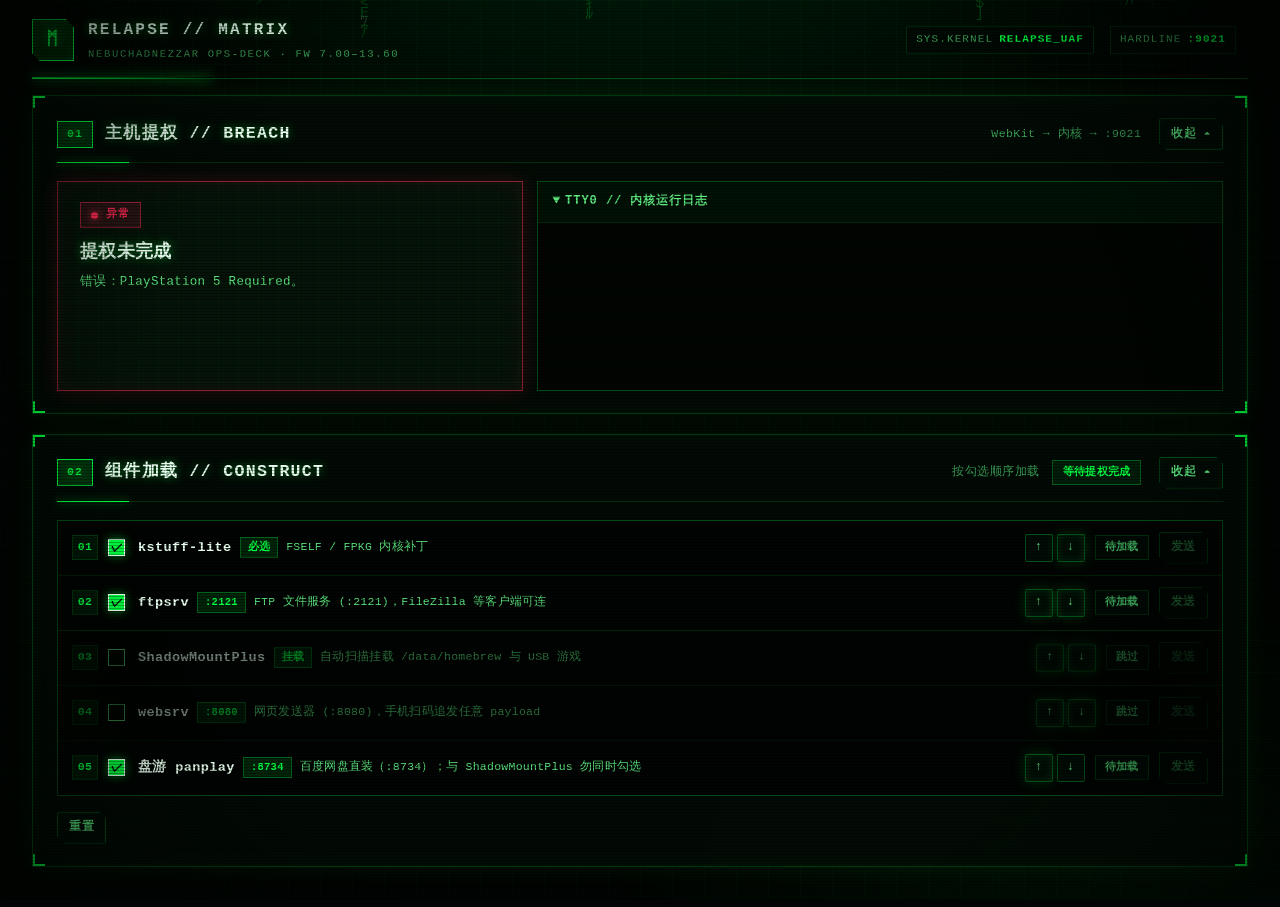
==== commit 6ce4a36d: "满足条件后点开始提权，破解成功后再点一键加载。 勾选和顺序在提权前即可修改，并记在本地。  Co-authored-by: Cursor <cursoragent@cursor.com>" ====
--- a/index.html
+++ b/index.html
@@ -35,7 +35,7 @@
     <div class="flow-banner-main">
       <i class="pulse-dot" aria-hidden="true"></i>
       <h2 id="flow-banner-title">组件加载已完成</h2>
-      <span id="flow-banner-desc" class="flow-banner-sub">可展开详情查看日志与加载列表</span>
+      <span id="flow-banner-desc" class="flow-banner-sub"></span>
     </div>
     <div class="flow-banner-actions">
       <button type="button" id="btn-toggle-fold" class="ghost mini">展开详情 ▾</button>
@@ -56,7 +56,7 @@
         <div id="exploit-status" class="status-card" data-state="checking">
           <div class="badge"><span class="dot"></span><span id="status-badge">检测中</span></div>
           <h3 id="status-title">正在初始化…</h3>
-          <p id="status-body">打开页面即开始提权，成功后自动加载组件</p>
+          <p id="status-body">正在检测。</p>
           <div id="status-actions" class="actions" hidden></div>
         </div>
 
@@ -97,12 +97,8 @@
       <ol id="elf-rows" class="elf-list"></ol>
 
       <div class="plan-bar">
-        <button type="button" id="btn-runplan" class="primary" disabled>一键加载</button>
+        <button type="button" id="btn-runplan" class="primary" hidden disabled>一键加载</button>
         <button type="button" id="btn-resetplan" class="ghost mini">重置</button>
-        <label class="Check">
-          <input type="checkbox" id="autorun-opt" checked>
-          <span>自动加载</span>
-        </label>
       </div>
     </div>
   </section>
--- a/ui.css
+++ b/ui.css
@@ -612,10 +612,10 @@
   flex-shrink: 0;
 }
 
-/* ── Act 01: 左 30%，右日志，两边同高 ── */
+/* ── Act 01: 左 40%，右日志，两边同高 ── */
 #body-exploit.exploit-row {
   display: grid;
-  grid-template-columns: 30% minmax(0, 1fr);
+  grid-template-columns: 40% minmax(0, 1fr);
   gap: 14px;
   align-items: stretch;
 }
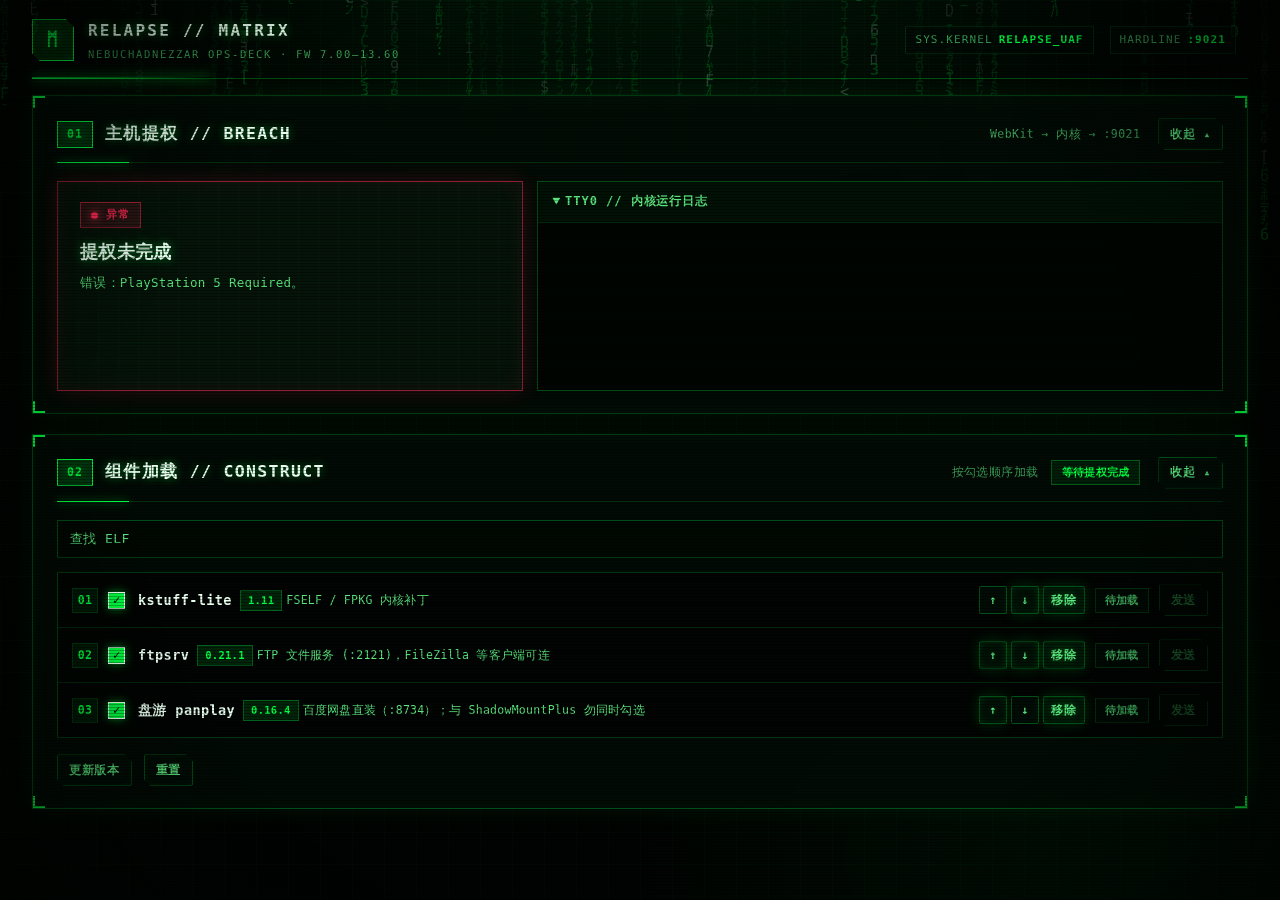
==== commit 0423d60c: "加入和更新的 ELF 改由本站保存，elfldr 不再访问目录站。 9021 已在监听时，开始提权只重做用户态并继续加载。 Co-authored-by: Cursor <cursoragent@cu" ====
--- a/index.html
+++ b/index.html
@@ -94,10 +94,19 @@
     </header>
 
     <div class="act-body" id="body-payloads">
+      <div class="catalog" id="catalog">
+        <div class="catalog-search">
+          <input id="catalog-q" type="search" placeholder="查找 ELF" autocomplete="off" spellcheck="false" enterkeyhint="search" aria-label="查找 ELF">
+          <button type="button" id="catalog-clear" class="catalog-clear" hidden aria-label="清除">×</button>
+        </div>
+        <p id="catalog-note" class="catalog-note" hidden></p>
+        <ul id="catalog-hits" class="catalog-hits" hidden></ul>
+      </div>
       <ol id="elf-rows" class="elf-list"></ol>
 
       <div class="plan-bar">
         <button type="button" id="btn-runplan" class="primary" hidden disabled>一键加载</button>
+        <button type="button" id="btn-updatever" class="ghost mini">更新版本</button>
         <button type="button" id="btn-resetplan" class="ghost mini">重置</button>
       </div>
     </div>
--- a/ui.css
+++ b/ui.css
@@ -877,6 +877,159 @@
 }
 
 /* ── Act 02: Construct Payload Loader (.elf-list) ── */
+.catalog {
+  margin: 0 0 14px;
+}
+
+.catalog-search {
+  position: relative;
+}
+
+.catalog input[type="search"] {
+  width: 100%;
+  min-height: 38px;
+  padding: 8px 40px 8px 12px;
+  border: 1px solid var(--edge);
+  background: rgba(1, 8, 3, 0.92);
+  color: var(--matrix-white);
+  font-size: 13px;
+  letter-spacing: 0.03em;
+  text-transform: none;
+}
+
+.catalog input[type="search"]::placeholder {
+  color: var(--matrix-mid);
+}
+
+.catalog input[type="search"]:focus {
+  outline: 1px solid var(--matrix-bright);
+  border-color: var(--matrix-bright);
+}
+
+.catalog input[type="search"]::-webkit-search-cancel-button,
+.catalog input[type="search"]::-webkit-search-decoration {
+  -webkit-appearance: none;
+  appearance: none;
+  display: none;
+}
+
+.catalog-clear {
+  position: absolute;
+  top: 1px;
+  right: 1px;
+  bottom: 1px;
+  width: 34px;
+  margin: 0;
+  padding: 0;
+  border: 0;
+  background: transparent;
+  color: var(--matrix-mid);
+  font-size: 18px;
+  line-height: 1;
+  letter-spacing: 0;
+  text-transform: none;
+  text-shadow: none;
+  box-shadow: none;
+  clip-path: none;
+  cursor: pointer;
+}
+
+.catalog-clear:hover:not(:disabled),
+.catalog-clear:active:not(:disabled) {
+  background: transparent;
+  border-color: transparent;
+  color: var(--matrix-white);
+  text-shadow: none;
+  box-shadow: none;
+  transform: none;
+}
+
+.catalog-note {
+  margin: 8px 0 0;
+  color: var(--matrix-mid);
+  font-size: 12px;
+}
+
+.catalog-hits {
+  list-style: none;
+  margin: 8px 0 0;
+  padding: 0;
+  border: 1px solid var(--edge);
+  background: var(--bg-terminal);
+}
+
+.catalog-hit {
+  display: flex;
+  flex-wrap: wrap;
+  align-items: center;
+  gap: 10px;
+  padding: 8px 12px;
+  border-bottom: 1px solid var(--edge-faint);
+}
+
+.catalog-hit:last-child {
+  border-bottom: 0;
+}
+
+.catalog-hit .meta {
+  flex: 1;
+  min-width: 0;
+}
+
+.catalog-hit .line1,
+.elf-row .line1 {
+  display: flex;
+  flex-wrap: wrap;
+  align-items: center;
+  gap: 4px;
+}
+
+.catalog-hit .line1 b,
+.elf-row .line1 b {
+  color: var(--matrix-white);
+  font-size: 13.5px;
+  font-weight: 700;
+  letter-spacing: 0.03em;
+}
+
+.name-ver {
+  display: inline-flex;
+  align-items: center;
+  gap: 8px;
+  flex: none;
+}
+
+.ver-tag {
+  display: inline-flex;
+  align-items: center;
+  padding: 1px 7px;
+  background: rgba(0, 255, 65, 0.12);
+  border: 1px solid var(--edge);
+  color: var(--matrix-bright);
+  font-size: 10.5px;
+  font-weight: 700;
+}
+
+.catalog-hit .desc-inline,
+.elf-row .desc-inline {
+  color: var(--matrix-mid);
+  font-size: 11.5px;
+}
+
+.catalog-hit .desc-inline {
+  flex: 1 1 120px;
+  min-width: 0;
+  overflow: hidden;
+  text-overflow: ellipsis;
+  white-space: nowrap;
+}
+
+.catalog-hit button {
+  flex: none;
+  min-height: 28px;
+  padding: 4px 12px;
+}
+
 .elf-list {
   list-style: none;
   margin: 0;
@@ -920,36 +1073,6 @@
 
 .elf-row .meta {
   min-width: 0;
-}
-
-.elf-row .line1 {
-  display: flex;
-  flex-wrap: wrap;
-  align-items: center;
-  gap: 8px;
-}
-
-.elf-row .line1 b {
-  color: var(--matrix-white);
-  font-size: 13.5px;
-  font-weight: 700;
-  letter-spacing: 0.03em;
-}
-
-.role-tag {
-  display: inline-flex;
-  align-items: center;
-  padding: 1px 7px;
-  background: rgba(0, 255, 65, 0.12);
-  border: 1px solid var(--edge);
-  color: var(--matrix-bright);
-  font-size: 10.5px;
-  font-weight: 700;
-}
-
-.elf-row .desc-inline {
-  color: var(--matrix-mid);
-  font-size: 11.5px;
 }
 
 .elf-row .ord-btns {
